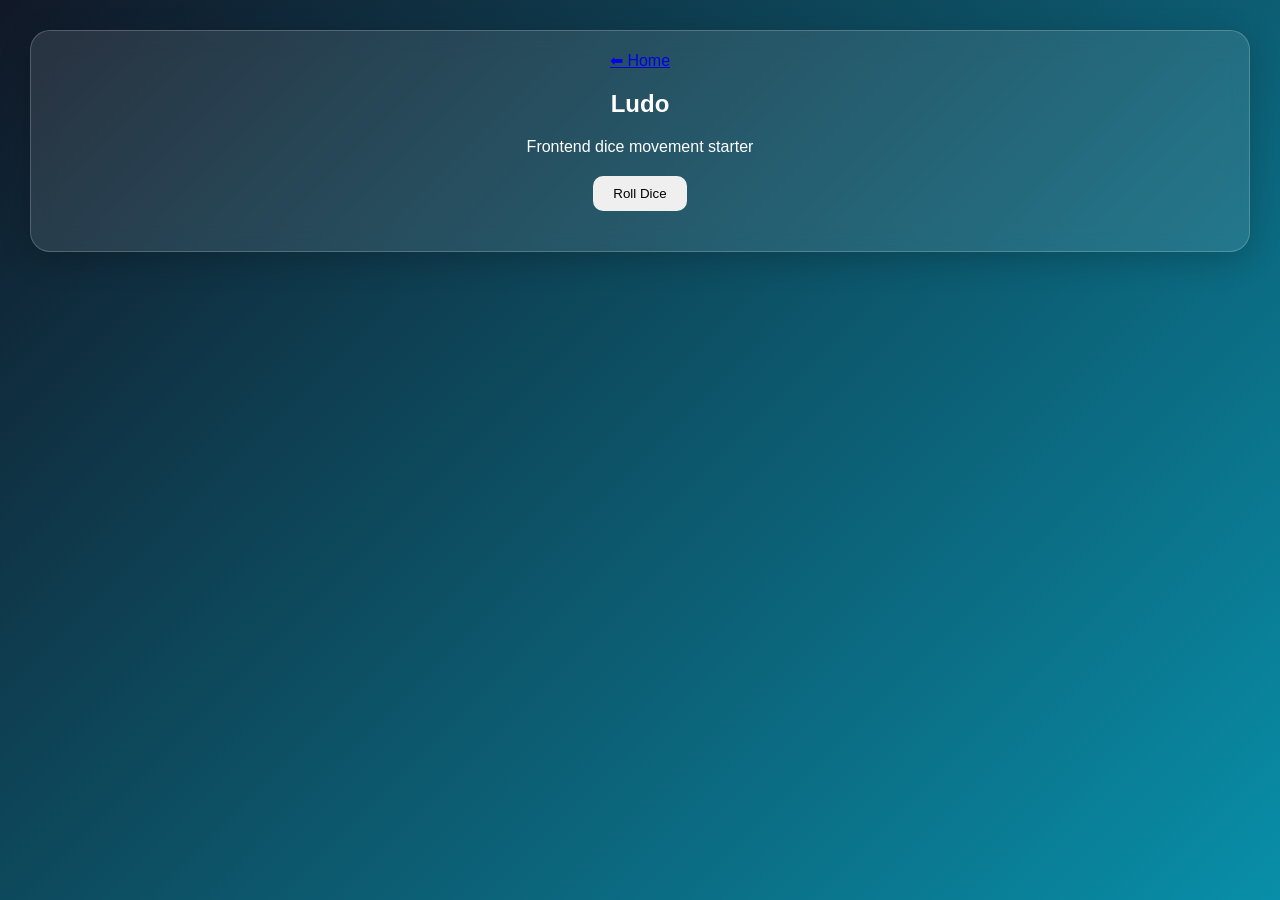
==== ludo.html @ 92b41762 "Add files via upload" ====
<!DOCTYPE html>
<html>
<head>
<meta charset='UTF-8'>
<meta name='viewport' content='width=device-width, initial-scale=1.0'>
<title>ludo.html</title>
<link rel='stylesheet' href='../style.css'>
</head>
<body>
<div class='game glass'>
<a href='../index.html'>⬅ Home</a>

<h2>Ludo</h2>
<p>Frontend dice movement starter</p>
<button onclick='roll()'>Roll Dice</button>
<h3 id='dice'></h3>
<script>
function roll(){
document.getElementById('dice').innerHTML='Dice: '+Math.ceil(Math.random()*6);
}
</script>

</div>
</body>
</html>
---- style.css ----
*{margin:0;padding:0;box-sizing:border-box;font-family:Arial;}
body{
min-height:100vh;
background:linear-gradient(-45deg,#0f172a,#7c3aed,#06b6d4,#111827);
background-size:400% 400%;
animation:bg 12s ease infinite;
color:white;
padding:30px;
}
@keyframes bg{
0%{background-position:0% 50%;}
50%{background-position:100% 50%;}
100%{background-position:0% 50%;}
}
.glass{
background:rgba(255,255,255,.1);
border:1px solid rgba(255,255,255,.2);
backdrop-filter:blur(12px);
border-radius:20px;
box-shadow:0 8px 32px rgba(0,0,0,.2);
}
.hero{
padding:40px;
text-align:center;
margin-bottom:40px;
}
.grid{
display:grid;
grid-template-columns:repeat(auto-fit,minmax(200px,1fr));
gap:20px;
}
.card{
padding:40px;
text-align:center;
text-decoration:none;
font-size:1.2rem;
color:white;
transition:.3s;
}
.card:hover{
transform:translateY(-8px) scale(1.03);
}
.game{
display:flex;
flex-direction:column;
align-items:center;
justify-content:center;
gap:20px;
padding:20px;
}
button{
padding:10px 20px;
border:none;
border-radius:10px;
cursor:pointer;
}
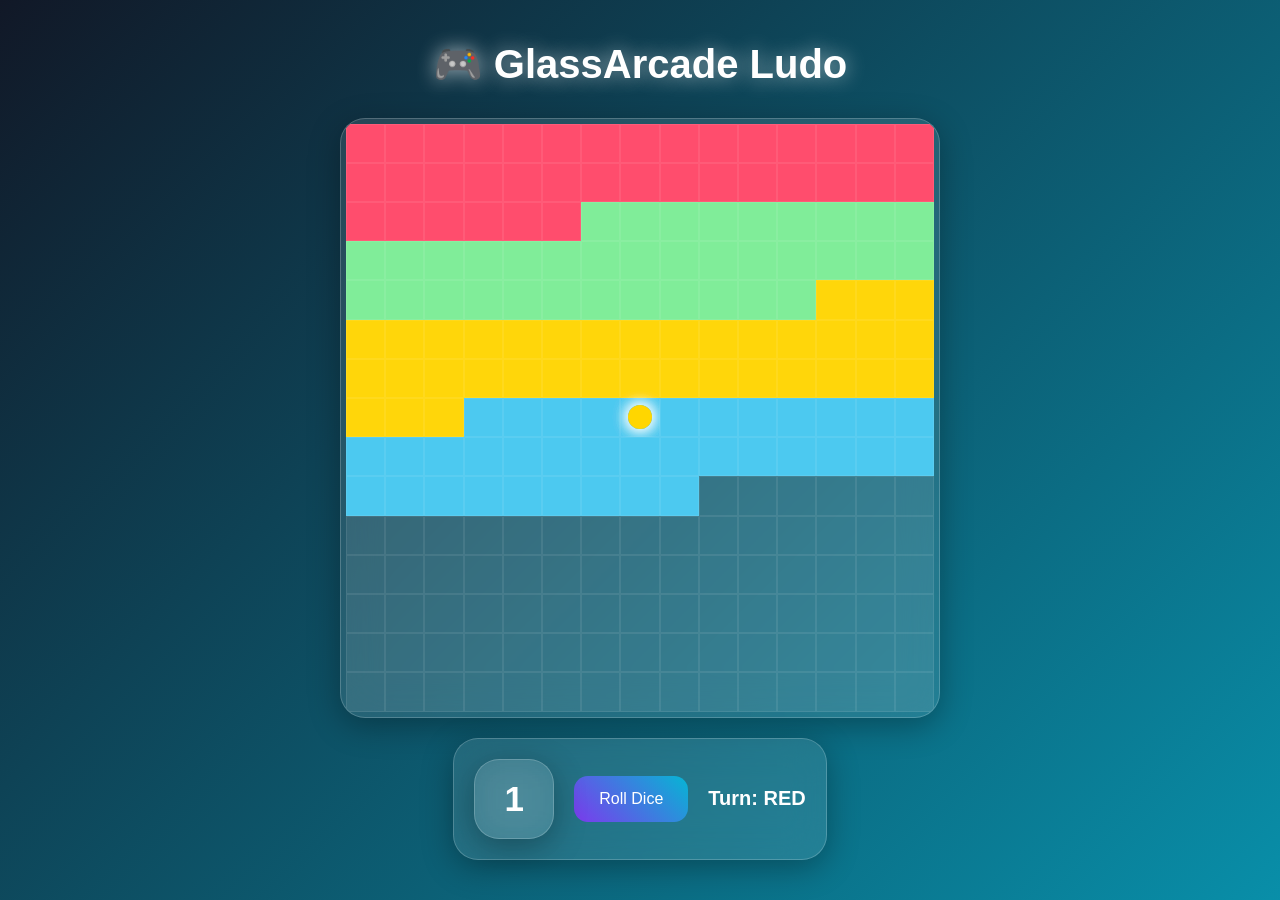
==== commit 8463b804: "Update ludo.html" ====
--- a/ludo.html
+++ b/ludo.html
@@ -1,26 +1,335 @@
+<!-- =========================
+GLASSARCADE - PREMIUM LUDO
+Single File Version
+CTRL+A → CTRL+V READY
+HTML + CSS + JAVASCRIPT
+========================= -->
 
 <!DOCTYPE html>
-<html>
+<html lang="en">
 <head>
-<meta charset='UTF-8'>
-<meta name='viewport' content='width=device-width, initial-scale=1.0'>
-<title>ludo.html</title>
-<link rel='stylesheet' href='../style.css'>
+<meta charset="UTF-8">
+<meta name="viewport" content="width=device-width, initial-scale=1.0">
+<title>GlassArcade Ludo</title>
+
+<style>
+
+*{
+margin:0;
+padding:0;
+box-sizing:border-box;
+font-family:Arial, sans-serif;
+}
+
+body{
+height:100vh;
+display:flex;
+justify-content:center;
+align-items:center;
+overflow:hidden;
+background:linear-gradient(-45deg,#0f172a,#7c3aed,#06b6d4,#111827);
+background-size:400% 400%;
+animation:bg 15s ease infinite;
+color:white;
+}
+
+@keyframes bg{
+0%{background-position:0% 50%;}
+50%{background-position:100% 50%;}
+100%{background-position:0% 50%;}
+}
+
+.container{
+display:flex;
+flex-direction:column;
+align-items:center;
+gap:20px;
+}
+
+.glass{
+background:rgba(255,255,255,0.1);
+border:1px solid rgba(255,255,255,0.2);
+backdrop-filter:blur(20px);
+box-shadow:0 8px 32px rgba(0,0,0,0.3);
+border-radius:25px;
+}
+
+.board{
+width:600px;
+height:600px;
+display:grid;
+grid-template-columns:repeat(15,1fr);
+grid-template-rows:repeat(15,1fr);
+overflow:hidden;
+padding:5px;
+}
+
+.cell{
+border:1px solid rgba(255,255,255,0.08);
+display:flex;
+align-items:center;
+justify-content:center;
+font-size:10px;
+position:relative;
+}
+
+.red-home{background:#ff4d6d;}
+.green-home{background:#80ed99;}
+.blue-home{background:#4cc9f0;}
+.yellow-home{background:#ffd60a;color:black;}
+
+.path{
+background:rgba(255,255,255,0.08);
+}
+
+.safe{
+background:#22c55e;
+}
+
+.token{
+width:24px;
+height:24px;
+border-radius:50%;
+position:absolute;
+transition:.3s;
+cursor:pointer;
+box-shadow:0 0 15px rgba(255,255,255,0.7);
+animation:float 2s ease infinite;
+}
+
+@keyframes float{
+0%{transform:translateY(0px);}
+50%{transform:translateY(-3px);}
+100%{transform:translateY(0px);}
+}
+
+.red{background:#ff1744;}
+.green{background:#00e676;}
+.blue{background:#00b0ff;}
+.yellow{background:#ffd600;}
+
+.controls{
+padding:20px;
+display:flex;
+gap:20px;
+align-items:center;
+}
+
+button{
+padding:14px 25px;
+border:none;
+border-radius:14px;
+font-size:16px;
+cursor:pointer;
+background:linear-gradient(45deg,#7c3aed,#06b6d4);
+color:white;
+transition:.3s;
+}
+
+button:hover{
+transform:scale(1.05);
+}
+
+.dice{
+width:80px;
+height:80px;
+display:flex;
+justify-content:center;
+align-items:center;
+font-size:35px;
+font-weight:bold;
+animation:none;
+}
+
+.roll{
+animation:roll .6s ease;
+}
+
+@keyframes roll{
+0%{transform:rotate(0deg) scale(1);}
+50%{transform:rotate(180deg) scale(1.3);}
+100%{transform:rotate(360deg) scale(1);}
+}
+
+.turn{
+font-size:20px;
+font-weight:bold;
+}
+
+.title{
+font-size:40px;
+margin-bottom:10px;
+text-shadow:0 0 20px rgba(255,255,255,0.6);
+}
+
+@media(max-width:700px){
+
+.board{
+width:95vw;
+height:95vw;
+}
+
+.token{
+width:16px;
+height:16px;
+}
+
+}
+
+</style>
 </head>
+
 <body>
-<div class='game glass'>
-<a href='../index.html'>⬅ Home</a>
-
-<h2>Ludo</h2>
-<p>Frontend dice movement starter</p>
-<button onclick='roll()'>Roll Dice</button>
-<h3 id='dice'></h3>
+
+<div class="container">
+
+<h1 class="title">🎮 GlassArcade Ludo</h1>
+
+<div class="board glass" id="board"></div>
+
+<div class="controls glass">
+
+<div class="dice glass" id="dice">1</div>
+
+<button onclick="rollDice()">Roll Dice</button>
+
+<div class="turn" id="turnText">
+Turn: RED
+</div>
+
+</div>
+
+</div>
+
 <script>
-function roll(){
-document.getElementById('dice').innerHTML='Dice: '+Math.ceil(Math.random()*6);
-}
+
+const board=document.getElementById("board");
+
+for(let i=0;i<225;i++){
+
+const cell=document.createElement("div");
+cell.classList.add("cell");
+
+if(i<36) cell.classList.add("red-home");
+else if(i<72) cell.classList.add("green-home");
+else if(i<108) cell.classList.add("yellow-home");
+else if(i<144) cell.classList.add("blue-home");
+else cell.classList.add("path");
+
+board.appendChild(cell);
+
+}
+
+const cells=document.querySelectorAll(".cell");
+
+const path=[
+112,111,110,109,108,
+93,78,63,48,33,18,3,
+4,5,20,35,50,65,80,
+95,96,97,98,99,100,
+115,130,145,160,175,
+190,205,206,207,192,
+177,162,147,132,117,
+118,119,120,121,122,
+137,152,167,182,197,
+212,211,210,195,180,
+165,150,135
+];
+
+const players=[
+{
+name:"RED",
+color:"red",
+position:0
+},
+{
+name:"GREEN",
+color:"green",
+position:0
+},
+{
+name:"BLUE",
+color:"blue",
+position:0
+},
+{
+name:"YELLOW",
+color:"yellow",
+position:0
+}
+];
+
+let currentPlayer=0;
+
+players.forEach((p,index)=>{
+
+const token=document.createElement("div");
+
+token.classList.add("token");
+token.classList.add(p.color);
+
+token.id="token"+index;
+
+cells[path[0]].appendChild(token);
+
+});
+
+function rollDice(){
+
+const dice=document.getElementById("dice");
+
+dice.classList.remove("roll");
+
+void dice.offsetWidth;
+
+dice.classList.add("roll");
+
+const value=Math.floor(Math.random()*6)+1;
+
+dice.innerHTML=value;
+
+movePlayer(value);
+
+}
+
+function movePlayer(steps){
+
+const player=players[currentPlayer];
+
+player.position+=steps;
+
+if(player.position>=path.length){
+
+player.position=path.length-1;
+
+setTimeout(()=>{
+alert(player.name+" Wins!");
+},200);
+
+}
+
+const token=document.getElementById("token"+currentPlayer);
+
+cells[path[player.position]].appendChild(token);
+
+nextTurn();
+
+}
+
+function nextTurn(){
+
+currentPlayer++;
+
+if(currentPlayer>=players.length){
+currentPlayer=0;
+}
+
+document.getElementById("turnText").innerHTML=
+"Turn: "+players[currentPlayer].name;
+
+}
+
 </script>
 
-</div>
 </body>
 </html>
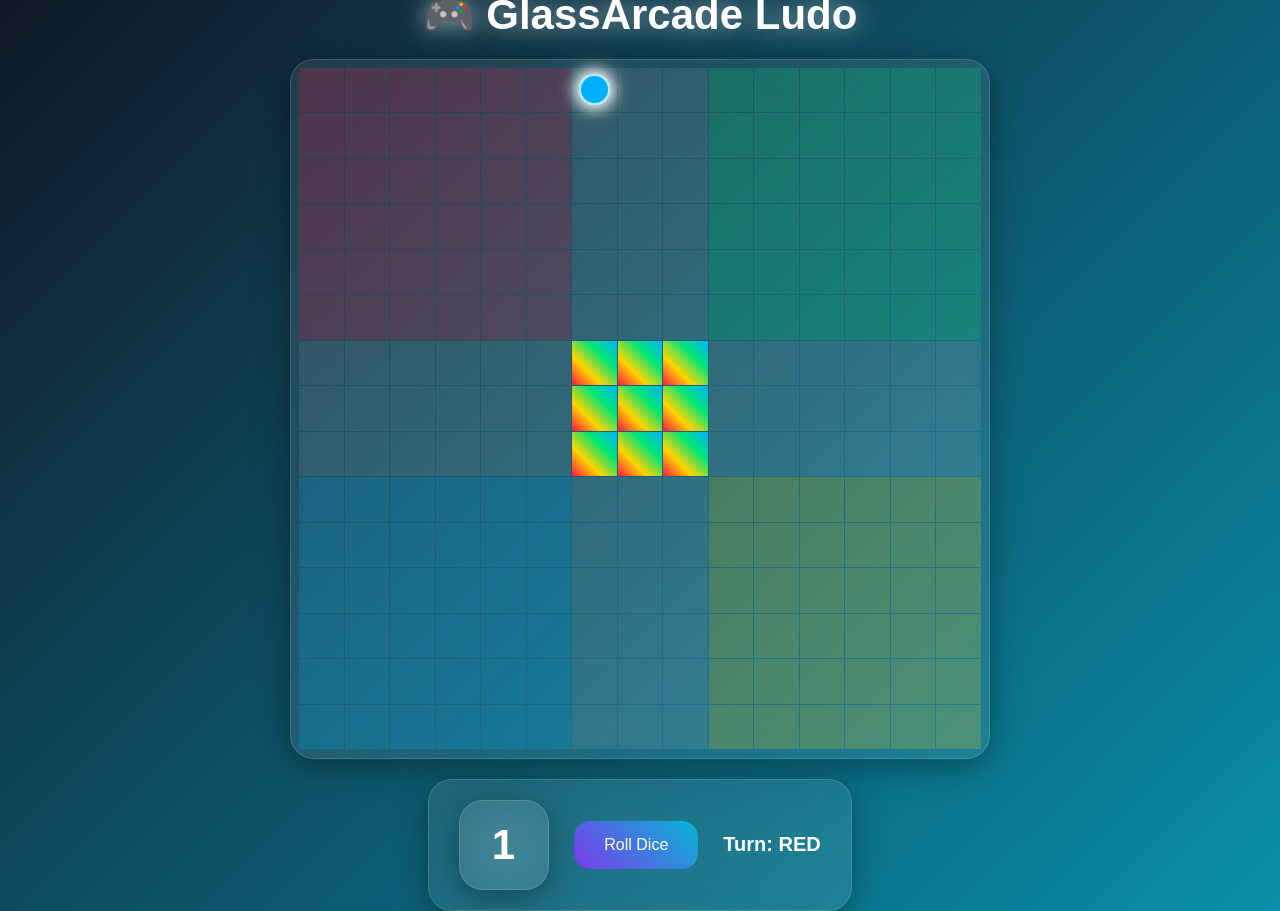
==== commit f5da13c2: "Update ludo.html" ====
--- a/ludo.html
+++ b/ludo.html
@@ -1,16 +1,9 @@
-<!-- =========================
-GLASSARCADE - PREMIUM LUDO
-Single File Version
-CTRL+A → CTRL+V READY
-HTML + CSS + JAVASCRIPT
-========================= -->
-
 <!DOCTYPE html>
 <html lang="en">
 <head>
 <meta charset="UTF-8">
 <meta name="viewport" content="width=device-width, initial-scale=1.0">
-<title>GlassArcade Ludo</title>
+<title>GlassArcade Premium Ludo</title>
 
 <style>
 
@@ -18,7 +11,7 @@
 margin:0;
 padding:0;
 box-sizing:border-box;
-font-family:Arial, sans-serif;
+font-family:Arial,sans-serif;
 }
 
 body{
@@ -46,109 +39,122 @@
 gap:20px;
 }
 
+.title{
+font-size:42px;
+font-weight:bold;
+text-shadow:0 0 25px rgba(255,255,255,.6);
+}
+
 .glass{
-background:rgba(255,255,255,0.1);
-border:1px solid rgba(255,255,255,0.2);
+background:rgba(255,255,255,.08);
+border:1px solid rgba(255,255,255,.15);
 backdrop-filter:blur(20px);
-box-shadow:0 8px 32px rgba(0,0,0,0.3);
-border-radius:25px;
+box-shadow:0 8px 32px rgba(0,0,0,.35);
+border-radius:24px;
 }
 
 .board{
-width:600px;
-height:600px;
+width:90vmin;
+height:90vmin;
+max-width:700px;
+max-height:700px;
 display:grid;
 grid-template-columns:repeat(15,1fr);
 grid-template-rows:repeat(15,1fr);
-overflow:hidden;
-padding:5px;
+padding:8px;
+gap:1px;
 }
 
 .cell{
-border:1px solid rgba(255,255,255,0.08);
+background:rgba(255,255,255,.05);
+position:relative;
 display:flex;
 align-items:center;
 justify-content:center;
-font-size:10px;
-position:relative;
-}
-
-.red-home{background:#ff4d6d;}
-.green-home{background:#80ed99;}
-.blue-home{background:#4cc9f0;}
-.yellow-home{background:#ffd60a;color:black;}
+}
+
+.red-zone{background:#ff174433;}
+.green-zone{background:#00e67633;}
+.yellow-zone{background:#ffd60033;}
+.blue-zone{background:#00b0ff33;}
 
 .path{
-background:rgba(255,255,255,0.08);
+background:rgba(255,255,255,.08);
 }
 
 .safe{
-background:#22c55e;
+background:#22c55e66;
+}
+
+.center{
+background:linear-gradient(45deg,#ff1744,#ffd600,#00e676,#00b0ff);
 }
 
 .token{
-width:24px;
-height:24px;
+width:70%;
+height:70%;
 border-radius:50%;
 position:absolute;
-transition:.3s;
 cursor:pointer;
-box-shadow:0 0 15px rgba(255,255,255,0.7);
+transition:.25s;
+border:2px solid rgba(255,255,255,.7);
+box-shadow:
+0 0 15px rgba(255,255,255,.5),
+0 0 30px rgba(255,255,255,.2);
 animation:float 2s ease infinite;
 }
 
 @keyframes float{
-0%{transform:translateY(0px);}
-50%{transform:translateY(-3px);}
-100%{transform:translateY(0px);}
+0%{transform:translateY(0);}
+50%{transform:translateY(-4px);}
+100%{transform:translateY(0);}
 }
 
 .red{background:#ff1744;}
 .green{background:#00e676;}
+.yellow{background:#ffd600;}
 .blue{background:#00b0ff;}
-.yellow{background:#ffd600;}
 
 .controls{
-padding:20px;
+padding:20px 30px;
 display:flex;
-gap:20px;
+gap:25px;
 align-items:center;
 }
 
-button{
-padding:14px 25px;
-border:none;
-border-radius:14px;
-font-size:16px;
-cursor:pointer;
-background:linear-gradient(45deg,#7c3aed,#06b6d4);
-color:white;
-transition:.3s;
-}
-
-button:hover{
-transform:scale(1.05);
-}
-
 .dice{
-width:80px;
-height:80px;
+width:90px;
+height:90px;
 display:flex;
 justify-content:center;
 align-items:center;
-font-size:35px;
+font-size:42px;
 font-weight:bold;
-animation:none;
 }
 
 .roll{
-animation:roll .6s ease;
+animation:roll .7s ease;
 }
 
 @keyframes roll{
-0%{transform:rotate(0deg) scale(1);}
-50%{transform:rotate(180deg) scale(1.3);}
+0%{transform:rotate(0) scale(1);}
+50%{transform:rotate(180deg) scale(1.25);}
 100%{transform:rotate(360deg) scale(1);}
+}
+
+button{
+padding:15px 30px;
+border:none;
+border-radius:16px;
+background:linear-gradient(45deg,#7c3aed,#06b6d4);
+color:white;
+font-size:16px;
+cursor:pointer;
+transition:.3s;
+}
+
+button:hover{
+transform:scale(1.05);
 }
 
 .turn{
@@ -156,22 +162,14 @@
 font-weight:bold;
 }
 
+@media(max-width:700px){
+
+.controls{
+flex-direction:column;
+}
+
 .title{
-font-size:40px;
-margin-bottom:10px;
-text-shadow:0 0 20px rgba(255,255,255,0.6);
-}
-
-@media(max-width:700px){
-
-.board{
-width:95vw;
-height:95vw;
-}
-
-.token{
-width:16px;
-height:16px;
+font-size:30px;
 }
 
 }
@@ -183,17 +181,23 @@
 
 <div class="container">
 
-<h1 class="title">🎮 GlassArcade Ludo</h1>
+<div class="title">
+🎮 GlassArcade Ludo
+</div>
 
 <div class="board glass" id="board"></div>
 
 <div class="controls glass">
 
-<div class="dice glass" id="dice">1</div>
-
-<button onclick="rollDice()">Roll Dice</button>
-
-<div class="turn" id="turnText">
+<div class="dice glass" id="dice">
+1
+</div>
+
+<button onclick="rollDice()">
+Roll Dice
+</button>
+
+<div class="turn" id="turn">
 Turn: RED
 </div>
 
@@ -210,12 +214,26 @@
 const cell=document.createElement("div");
 cell.classList.add("cell");
 
-if(i<36) cell.classList.add("red-home");
-else if(i<72) cell.classList.add("green-home");
-else if(i<108) cell.classList.add("yellow-home");
-else if(i<144) cell.classList.add("blue-home");
+const row=Math.floor(i/15);
+const col=i%15;
+
+if(row<6 && col<6) cell.classList.add("red-zone");
+else if(row<6 && col>8) cell.classList.add("green-zone");
+else if(row>8 && col<6) cell.classList.add("blue-zone");
+else if(row>8 && col>8) cell.classList.add("yellow-zone");
 else cell.classList.add("path");
 
+if(
+(row>=6 && row<=8) ||
+(col>=6 && col<=8)
+){
+cell.classList.add("path");
+}
+
+if(row>=6 && row<=8 && col>=6 && col<=8){
+cell.classList.add("center");
+}
+
 board.appendChild(cell);
 
 }
@@ -223,17 +241,17 @@
 const cells=document.querySelectorAll(".cell");
 
 const path=[
-112,111,110,109,108,
-93,78,63,48,33,18,3,
-4,5,20,35,50,65,80,
-95,96,97,98,99,100,
-115,130,145,160,175,
-190,205,206,207,192,
-177,162,147,132,117,
-118,119,120,121,122,
-137,152,167,182,197,
-212,211,210,195,180,
-165,150,135
+6,7,8,23,38,53,68,83,
+84,85,86,87,88,73,58,
+43,28,13,14,15,30,45,
+60,75,90,105,106,107,
+108,109,110,125,140,155,
+170,185,200,201,202,187,
+172,157,142,127,126,141,
+156,171,186,203,204,205,
+190,175,160,145,130,115,
+114,113,112,111,96,81,
+66,51,36,21
 ];
 
 const players=[
@@ -248,14 +266,14 @@
 position:0
 },
 {
+name:"YELLOW",
+color:"yellow",
+position:0
+},
+{
 name:"BLUE",
 color:"blue",
 position:0
-},
-{
-name:"YELLOW",
-color:"yellow",
-position:0
 }
 ];
 
@@ -274,6 +292,25 @@
 
 });
 
+function playSound(freq){
+
+const ctx=new(window.AudioContext||window.webkitAudioContext)();
+
+const osc=ctx.createOscillator();
+
+osc.type="sine";
+osc.frequency.value=freq;
+
+osc.connect(ctx.destination);
+
+osc.start();
+
+setTimeout(()=>{
+osc.stop();
+},100);
+
+}
+
 function rollDice(){
 
 const dice=document.getElementById("dice");
@@ -284,6 +321,8 @@
 
 dice.classList.add("roll");
 
+playSound(500);
+
 const value=Math.floor(Math.random()*6)+1;
 
 dice.innerHTML=value;
@@ -296,23 +335,53 @@
 
 const player=players[currentPlayer];
 
-player.position+=steps;
-
-if(player.position>=path.length){
-
-player.position=path.length-1;
+let target=player.position+steps;
+
+if(target>=path.length){
+
+target=path.length-1;
 
 setTimeout(()=>{
-alert(player.name+" Wins!");
+playSound(900);
+alert(player.name+" WINS!");
 },200);
 
 }
 
-const token=document.getElementById("token"+currentPlayer);
-
-cells[path[player.position]].appendChild(token);
-
+animateMove(player,player.position,target);
+
+player.position=target;
+
+setTimeout(()=>{
 nextTurn();
+},steps*250);
+
+}
+
+function animateMove(player,start,end){
+
+const token=document.getElementById(
+"token"+players.indexOf(player)
+);
+
+let current=start;
+
+const interval=setInterval(()=>{
+
+if(current>end){
+
+clearInterval(interval);
+return;
+
+}
+
+cells[path[current]].appendChild(token);
+
+playSound(300+current*5);
+
+current++;
+
+},220);
 
 }
 
@@ -324,7 +393,7 @@
 currentPlayer=0;
 }
 
-document.getElementById("turnText").innerHTML=
+document.getElementById("turn").innerHTML=
 "Turn: "+players[currentPlayer].name;
 
 }
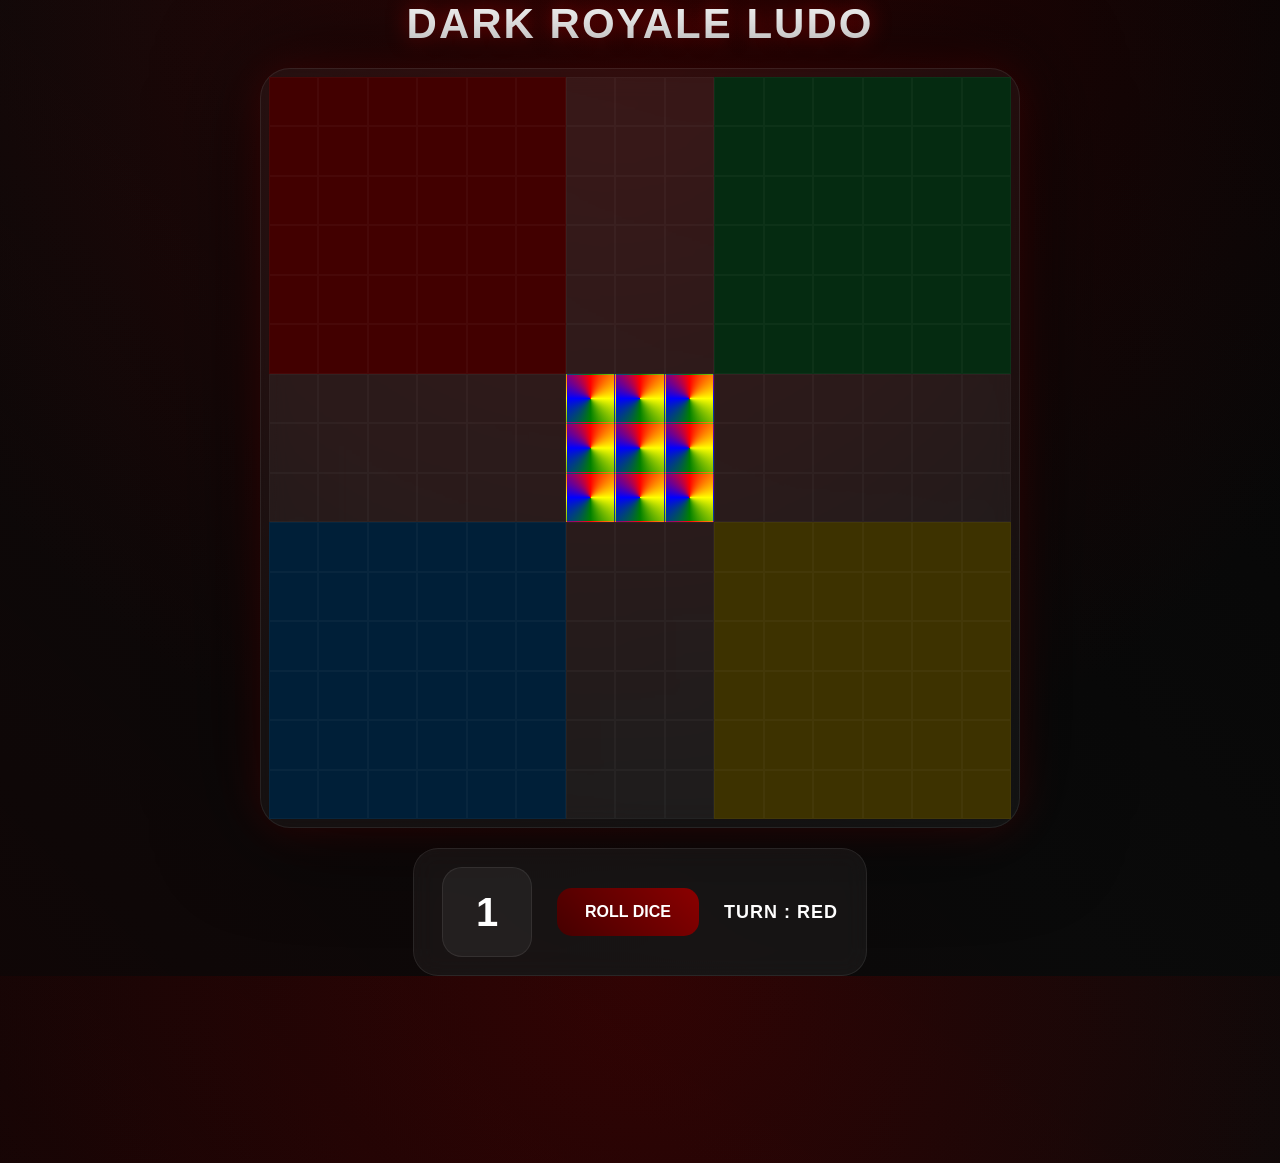
==== commit 79d0fd44: "Update ludo.html" ====
--- a/ludo.html
+++ b/ludo.html
@@ -3,7 +3,7 @@
 <head>
 <meta charset="UTF-8">
 <meta name="viewport" content="width=device-width, initial-scale=1.0">
-<title>GlassArcade Premium Ludo</title>
+<title>Dark Royale Ludo</title>
 
 <style>
 
@@ -15,24 +15,39 @@
 }
 
 body{
-height:100vh;
+background:
+radial-gradient(circle at top,#2b0000,#050505 70%);
+min-height:100vh;
 display:flex;
 justify-content:center;
 align-items:center;
 overflow:hidden;
-background:linear-gradient(-45deg,#0f172a,#7c3aed,#06b6d4,#111827);
-background-size:400% 400%;
-animation:bg 15s ease infinite;
 color:white;
 }
 
-@keyframes bg{
-0%{background-position:0% 50%;}
-50%{background-position:100% 50%;}
-100%{background-position:0% 50%;}
+body::before{
+content:"";
+position:absolute;
+width:150%;
+height:150%;
+background:
+linear-gradient(
+45deg,
+rgba(255,0,0,.05),
+rgba(255,255,255,.02),
+rgba(0,0,0,.2)
+);
+animation:bgMove 12s linear infinite;
+}
+
+@keyframes bgMove{
+0%{transform:rotate(0deg);}
+100%{transform:rotate(360deg);}
 }
 
 .container{
+position:relative;
+z-index:2;
 display:flex;
 flex-direction:column;
 align-items:center;
@@ -42,72 +57,101 @@
 .title{
 font-size:42px;
 font-weight:bold;
-text-shadow:0 0 25px rgba(255,255,255,.6);
-}
-
-.glass{
-background:rgba(255,255,255,.08);
-border:1px solid rgba(255,255,255,.15);
-backdrop-filter:blur(20px);
-box-shadow:0 8px 32px rgba(0,0,0,.35);
-border-radius:24px;
+letter-spacing:2px;
+text-shadow:0 0 20px rgba(255,0,0,.5);
 }
 
 .board{
 width:90vmin;
 height:90vmin;
-max-width:700px;
-max-height:700px;
+max-width:760px;
+max-height:760px;
 display:grid;
 grid-template-columns:repeat(15,1fr);
 grid-template-rows:repeat(15,1fr);
+background:rgba(255,255,255,.04);
+backdrop-filter:blur(15px);
 padding:8px;
-gap:1px;
+border-radius:30px;
+border:1px solid rgba(255,255,255,.08);
+box-shadow:
+0 0 40px rgba(255,0,0,.15),
+0 0 100px rgba(0,0,0,.8);
 }
 
 .cell{
-background:rgba(255,255,255,.05);
+border:1px solid rgba(255,255,255,.03);
+display:flex;
+justify-content:center;
+align-items:center;
 position:relative;
-display:flex;
-align-items:center;
-justify-content:center;
-}
-
-.red-zone{background:#ff174433;}
-.green-zone{background:#00e67633;}
-.yellow-zone{background:#ffd60033;}
-.blue-zone{background:#00b0ff33;}
+}
+
+.red-base{
+background:#420000;
+}
+
+.green-base{
+background:#052b11;
+}
+
+.yellow-base{
+background:#3d3200;
+}
+
+.blue-base{
+background:#001f38;
+}
 
 .path{
-background:rgba(255,255,255,.08);
-}
-
-.safe{
-background:#22c55e66;
+background:rgba(255,255,255,.04);
+}
+
+.home-red{
+background:#ff2b2b;
+}
+
+.home-green{
+background:#00c853;
+}
+
+.home-yellow{
+background:#ffd600;
+}
+
+.home-blue{
+background:#0091ea;
 }
 
 .center{
-background:linear-gradient(45deg,#ff1744,#ffd600,#00e676,#00b0ff);
+background:
+conic-gradient(
+red,
+yellow,
+green,
+blue,
+red
+);
 }
 
 .token{
-width:70%;
-height:70%;
+width:68%;
+height:68%;
 border-radius:50%;
 position:absolute;
 cursor:pointer;
-transition:.25s;
-border:2px solid rgba(255,255,255,.7);
+transition:.2s;
+border:2px solid rgba(255,255,255,.8);
 box-shadow:
-0 0 15px rgba(255,255,255,.5),
-0 0 30px rgba(255,255,255,.2);
+0 0 10px rgba(255,255,255,.2),
+inset 0 0 8px rgba(255,255,255,.2);
 animation:float 2s ease infinite;
 }
 
 @keyframes float{
-0%{transform:translateY(0);}
-50%{transform:translateY(-4px);}
-100%{transform:translateY(0);}
+0%{transform:translateY(0px);}
+50%{transform:translateY(-3px);}
+100%{transform:translateY(0px);}
 }
 
 .red{background:#ff1744;}
@@ -116,10 +160,30 @@
 .blue{background:#00b0ff;}
 
 .controls{
-padding:20px 30px;
 display:flex;
+align-items:center;
 gap:25px;
-align-items:center;
+padding:18px 28px;
+border-radius:25px;
+background:rgba(255,255,255,.05);
+backdrop-filter:blur(12px);
+border:1px solid rgba(255,255,255,.08);
+}
+
+button{
+padding:15px 28px;
+border:none;
+border-radius:15px;
+background:linear-gradient(45deg,#450000,#8b0000);
+color:white;
+font-size:16px;
+cursor:pointer;
+transition:.3s;
+font-weight:bold;
+}
+
+button:hover{
+transform:scale(1.06);
 }
 
 .dice{
@@ -128,8 +192,11 @@
 display:flex;
 justify-content:center;
 align-items:center;
-font-size:42px;
+font-size:40px;
 font-weight:bold;
+background:rgba(255,255,255,.05);
+border-radius:20px;
+border:1px solid rgba(255,255,255,.08);
 }
 
 .roll{
@@ -137,29 +204,19 @@
 }
 
 @keyframes roll{
-0%{transform:rotate(0) scale(1);}
-50%{transform:rotate(180deg) scale(1.25);}
-100%{transform:rotate(360deg) scale(1);}
-}
-
-button{
-padding:15px 30px;
-border:none;
-border-radius:16px;
-background:linear-gradient(45deg,#7c3aed,#06b6d4);
-color:white;
-font-size:16px;
-cursor:pointer;
-transition:.3s;
-}
-
-button:hover{
-transform:scale(1.05);
+0%{transform:rotate(0deg);}
+50%{transform:rotate(180deg) scale(1.2);}
+100%{transform:rotate(360deg);}
 }
 
 .turn{
-font-size:20px;
+font-size:18px;
 font-weight:bold;
+letter-spacing:1px;
+}
+
+.safe{
+box-shadow:inset 0 0 20px rgba(255,255,255,.15);
 }
 
 @media(max-width:700px){
@@ -169,7 +226,7 @@
 }
 
 .title{
-font-size:30px;
+font-size:28px;
 }
 
 }
@@ -182,23 +239,23 @@
 <div class="container">
 
 <div class="title">
-🎮 GlassArcade Ludo
+DARK ROYALE LUDO
 </div>
 
-<div class="board glass" id="board"></div>
-
-<div class="controls glass">
-
-<div class="dice glass" id="dice">
+<div class="board" id="board"></div>
+
+<div class="controls">
+
+<div class="dice" id="dice">
 1
 </div>
 
 <button onclick="rollDice()">
-Roll Dice
+ROLL DICE
 </button>
 
 <div class="turn" id="turn">
-Turn: RED
+TURN : RED
 </div>
 
 </div>
@@ -209,32 +266,44 @@
 
 const board=document.getElementById("board");
 
-for(let i=0;i<225;i++){
+for(let row=0;row<15;row++){
+
+for(let col=0;col<15;col++){
 
 const cell=document.createElement("div");
+
 cell.classList.add("cell");
 
-const row=Math.floor(i/15);
-const col=i%15;
-
-if(row<6 && col<6) cell.classList.add("red-zone");
-else if(row<6 && col>8) cell.classList.add("green-zone");
-else if(row>8 && col<6) cell.classList.add("blue-zone");
-else if(row>8 && col>8) cell.classList.add("yellow-zone");
-else cell.classList.add("path");
+if(row<6 && col<6){
+cell.classList.add("red-base");
+}
+
+else if(row<6 && col>8){
+cell.classList.add("green-base");
+}
+
+else if(row>8 && col<6){
+cell.classList.add("blue-base");
+}
+
+else if(row>8 && col>8){
+cell.classList.add("yellow-base");
+}
+
+else{
+cell.classList.add("path");
+}
 
 if(
-(row>=6 && row<=8) ||
+(row>=6 && row<=8) &&
 (col>=6 && col<=8)
 ){
-cell.classList.add("path");
-}
-
-if(row>=6 && row<=8 && col>=6 && col<=8){
 cell.classList.add("center");
 }
 
 board.appendChild(cell);
+
+}
 
 }
 
@@ -245,60 +314,84 @@
 84,85,86,87,88,73,58,
 43,28,13,14,15,30,45,
 60,75,90,105,106,107,
-108,109,110,125,140,155,
-170,185,200,201,202,187,
-172,157,142,127,126,141,
-156,171,186,203,204,205,
-190,175,160,145,130,115,
-114,113,112,111,96,81,
-66,51,36,21
+108,109,110,125,140,
+155,170,185,200,201,
+202,187,172,157,142,
+127,126,141,156,171,
+186,203,204,205,190,
+175,160,145,130,115,
+114,113,112,111,96,
+81,66,51,36,21
 ];
 
 const players=[
 {
 name:"RED",
 color:"red",
-position:0
+tokens:[0,0,0,0]
 },
 {
 name:"GREEN",
 color:"green",
-position:0
+tokens:[0,0,0,0]
 },
 {
 name:"YELLOW",
 color:"yellow",
-position:0
+tokens:[0,0,0,0]
 },
 {
 name:"BLUE",
 color:"blue",
-position:0
+tokens:[0,0,0,0]
 }
 ];
 
 let currentPlayer=0;
-
-players.forEach((p,index)=>{
+let currentDice=1;
+let selectedToken=0;
+
+function createTokens(){
+
+players.forEach((player,pIndex)=>{
+
+player.tokens.forEach((t,tIndex)=>{
 
 const token=document.createElement("div");
 
 token.classList.add("token");
-token.classList.add(p.color);
-
-token.id="token"+index;
-
-cells[path[0]].appendChild(token);
+token.classList.add(player.color);
+
+token.id=`p${pIndex}t${tIndex}`;
+
+token.onclick=()=>moveToken(pIndex,tIndex);
+
+placeToken(pIndex,tIndex,0);
 
 });
 
-function playSound(freq){
+});
+
+}
+
+function placeToken(playerIndex,tokenIndex,pos){
+
+const token=document.getElementById(
+`p${playerIndex}t${tokenIndex}`
+);
+
+cells[path[pos]].appendChild(token);
+
+}
+
+createTokens();
+
+function play(freq){
 
 const ctx=new(window.AudioContext||window.webkitAudioContext)();
 
 const osc=ctx.createOscillator();
 
-osc.type="sine";
 osc.frequency.value=freq;
 
 osc.connect(ctx.destination);
@@ -307,7 +400,7 @@
 
 setTimeout(()=>{
 osc.stop();
-},100);
+},80);
 
 }
 
@@ -321,67 +414,76 @@
 
 dice.classList.add("roll");
 
-playSound(500);
-
-const value=Math.floor(Math.random()*6)+1;
-
-dice.innerHTML=value;
-
-movePlayer(value);
-
-}
-
-function movePlayer(steps){
-
-const player=players[currentPlayer];
-
-let target=player.position+steps;
-
-if(target>=path.length){
-
-target=path.length-1;
+currentDice=Math.floor(Math.random()*6)+1;
+
+dice.innerHTML=currentDice;
+
+play(400);
+
+}
+
+function moveToken(playerIndex,tokenIndex){
+
+if(playerIndex!==currentPlayer) return;
+
+let player=players[playerIndex];
+
+let currentPos=player.tokens[tokenIndex];
+
+let newPos=currentPos+currentDice;
+
+if(newPos>=path.length){
+
+newPos=path.length-1;
+
+}
+
+animateToken(
+playerIndex,
+tokenIndex,
+currentPos,
+newPos
+);
+
+player.tokens[tokenIndex]=newPos;
 
 setTimeout(()=>{
-playSound(900);
-alert(player.name+" WINS!");
+
+checkWin(playerIndex);
+
+if(currentDice!==6){
+nextTurn();
+}
+
+},currentDice*220);
+
+}
+
+function animateToken(playerIndex,tokenIndex,start,end){
+
+const token=document.getElementById(
+`p${playerIndex}t${tokenIndex}`
+);
+
+let step=start;
+
+const interval=setInterval(()=>{
+
+if(step>end){
+
+clearInterval(interval);
+
+return;
+
+}
+
+cells[path[step]].appendChild(token);
+
+play(250+step*2);
+
+step++;
+
 },200);
-
-}
-
-animateMove(player,player.position,target);
-
-player.position=target;
-
-setTimeout(()=>{
-nextTurn();
-},steps*250);
-
-}
-
-function animateMove(player,start,end){
-
-const token=document.getElementById(
-"token"+players.indexOf(player)
-);
-
-let current=start;
-
-const interval=setInterval(()=>{
-
-if(current>end){
-
-clearInterval(interval);
-return;
-
-}
-
-cells[path[current]].appendChild(token);
-
-playSound(300+current*5);
-
-current++;
-
-},220);
 
 }
 
@@ -394,7 +496,24 @@
 }
 
 document.getElementById("turn").innerHTML=
-"Turn: "+players[currentPlayer].name;
+"TURN : "+players[currentPlayer].name;
+
+}
+
+function checkWin(playerIndex){
+
+const won=players[playerIndex]
+.tokens.every(t=>t>=path.length-1);
+
+if(won){
+
+setTimeout(()=>{
+
+alert(players[playerIndex].name+" WINS!");
+
+},200);
+
+}
 
 }
 
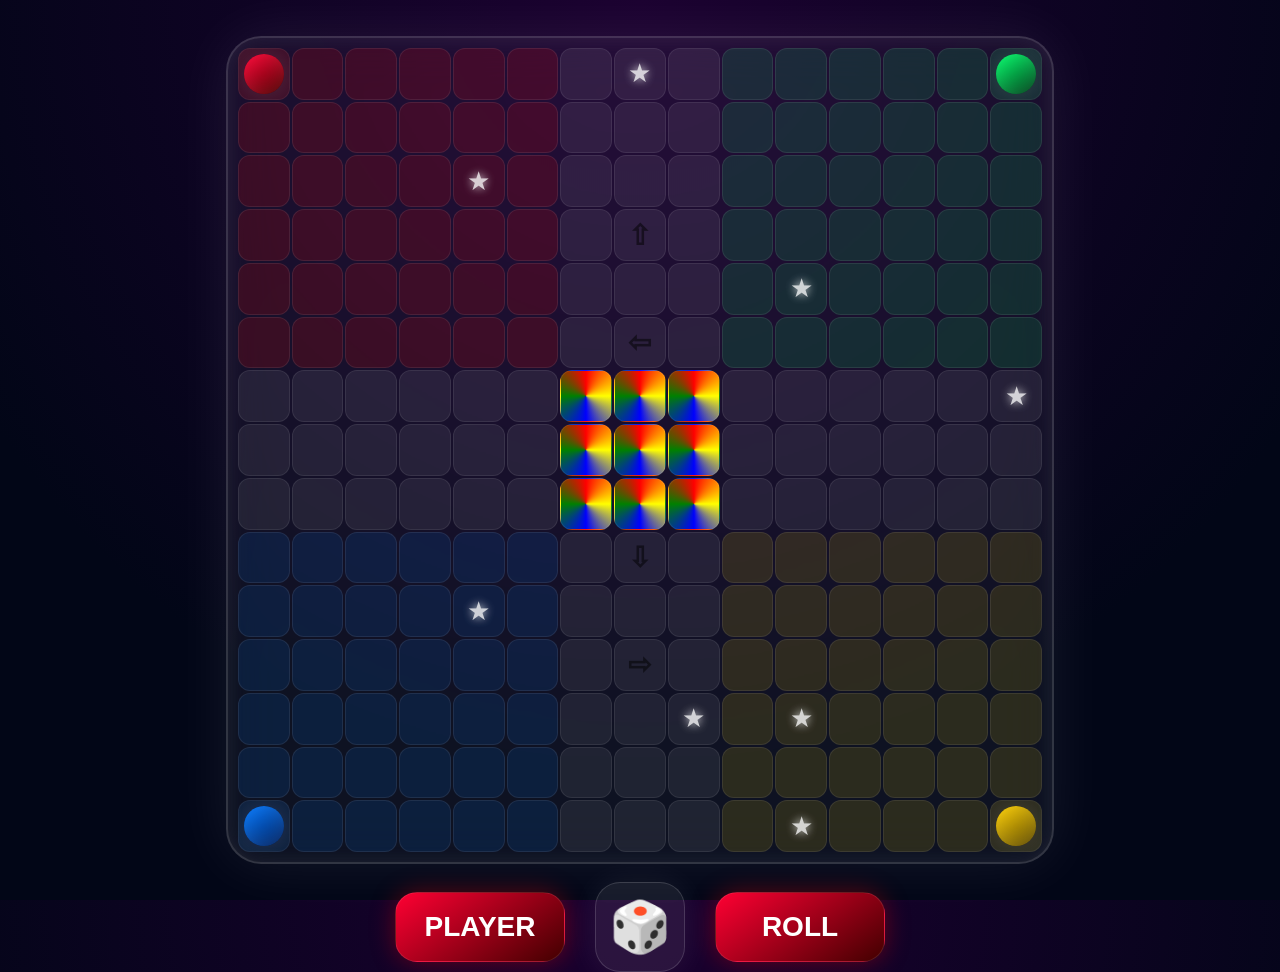
==== commit 30251811: "Update ludo.html" ====
--- a/ludo.html
+++ b/ludo.html
@@ -3,7 +3,7 @@
 <head>
 <meta charset="UTF-8">
 <meta name="viewport" content="width=device-width, initial-scale=1.0">
-<title>Dark Royale Ludo</title>
+<title>Glass Ludo UI</title>
 
 <style>
 
@@ -15,112 +15,119 @@
 }
 
 body{
-background:
-radial-gradient(circle at top,#2b0000,#050505 70%);
-min-height:100vh;
+height:100vh;
 display:flex;
 justify-content:center;
 align-items:center;
+background:
+radial-gradient(circle at top,#1b0030,#020617 70%);
 overflow:hidden;
-color:white;
-}
-
-body::before{
-content:"";
-position:absolute;
-width:150%;
-height:150%;
-background:
-linear-gradient(
-45deg,
-rgba(255,0,0,.05),
-rgba(255,255,255,.02),
-rgba(0,0,0,.2)
-);
-animation:bgMove 12s linear infinite;
-}
-
-@keyframes bgMove{
-0%{transform:rotate(0deg);}
-100%{transform:rotate(360deg);}
-}
-
-.container{
-position:relative;
-z-index:2;
-display:flex;
-flex-direction:column;
-align-items:center;
-gap:20px;
-}
-
-.title{
-font-size:42px;
-font-weight:bold;
-letter-spacing:2px;
-text-shadow:0 0 20px rgba(255,0,0,.5);
 }
 
 .board{
-width:90vmin;
-height:90vmin;
-max-width:760px;
-max-height:760px;
+
+width:92vmin;
+height:92vmin;
+
 display:grid;
 grid-template-columns:repeat(15,1fr);
 grid-template-rows:repeat(15,1fr);
-background:rgba(255,255,255,.04);
-backdrop-filter:blur(15px);
-padding:8px;
-border-radius:30px;
-border:1px solid rgba(255,255,255,.08);
+
+padding:10px;
+gap:2px;
+
+border-radius:35px;
+
+background:
+rgba(255,255,255,.05);
+
+backdrop-filter:blur(25px);
+
+border:
+2px solid rgba(255,255,255,.15);
+
 box-shadow:
-0 0 40px rgba(255,0,0,.15),
-0 0 100px rgba(0,0,0,.8);
+0 0 60px rgba(255,255,255,.08),
+inset 0 0 20px rgba(255,255,255,.08);
+
+position:relative;
+
 }
 
 .cell{
-border:1px solid rgba(255,255,255,.03);
+
+border-radius:12px;
+
+background:
+rgba(255,255,255,.07);
+
+border:
+1px solid rgba(255,255,255,.08);
+
 display:flex;
 justify-content:center;
 align-items:center;
+
 position:relative;
-}
-
-.red-base{
-background:#420000;
-}
-
-.green-base{
-background:#052b11;
-}
-
-.yellow-base{
-background:#3d3200;
-}
-
-.blue-base{
-background:#001f38;
-}
-
-.path{
-background:rgba(255,255,255,.04);
-}
-
-.home-red{
-background:#ff2b2b;
-}
-
-.home-green{
-background:#00c853;
-}
-
-.home-yellow{
-background:#ffd600;
-}
-
-.home-blue{
-background:#0091ea;
+
+overflow:hidden;
+
+}
+
+.red-zone{
+background:
+rgba(255,0,0,.15);
+}
+
+.green-zone{
+background:
+rgba(0,255,100,.12);
+}
+
+.blue-zone{
+background:
+rgba(0,120,255,.12);
+}
+
+.yellow-zone{
+background:
+rgba(255,220,0,.12);
+}
+
+.red-path{
+background:
+linear-gradient(
+180deg,
+rgba(255,0,0,.55),
+rgba(255,0,0,.18)
+);
+}
+
+.green-path{
+background:
+linear-gradient(
+180deg,
+rgba(0,255,100,.45),
+rgba(0,255,100,.15)
+);
+}
+
+.blue-path{
+background:
+linear-gradient(
+180deg,
+rgba(0,120,255,.45),
+rgba(0,120,255,.15)
+);
+}
+
+.yellow-path{
+background:
+linear-gradient(
+180deg,
+rgba(255,220,0,.45),
+rgba(255,220,0,.15)
+);
 }
 
 .center{
@@ -128,106 +135,206 @@
 conic-gradient(
 red,
 yellow,
+blue,
 green,
-blue,
 red
 );
 }
 
+.home{
+
+width:78%;
+height:78%;
+
+border-radius:28px;
+
+display:grid;
+grid-template-columns:1fr 1fr;
+grid-template-rows:1fr 1fr;
+
+gap:20px;
+
+padding:20px;
+
+box-shadow:
+inset 0 0 25px rgba(255,255,255,.08),
+0 0 30px rgba(255,255,255,.15);
+
+}
+
+.red-home{
+background:
+linear-gradient(
+145deg,
+#ff0033,
+#4b0000
+);
+}
+
+.green-home{
+background:
+linear-gradient(
+145deg,
+#00ff6a,
+#003d19
+);
+}
+
+.blue-home{
+background:
+linear-gradient(
+145deg,
+#0077ff,
+#001f5c
+);
+}
+
+.yellow-home{
+background:
+linear-gradient(
+145deg,
+#ffd000,
+#5c4800
+);
+}
+
 .token{
-width:68%;
-height:68%;
+
+width:100%;
+height:100%;
+
 border-radius:50%;
+
+position:relative;
+
+box-shadow:
+inset 0 0 12px rgba(255,255,255,.5),
+0 0 25px rgba(255,255,255,.35);
+
+}
+
+.token::before{
+
+content:"";
+
 position:absolute;
-cursor:pointer;
-transition:.2s;
-border:2px solid rgba(255,255,255,.8);
-box-shadow:
-0 0 10px rgba(255,255,255,.2),
-inset 0 0 8px rgba(255,255,255,.2);
-animation:float 2s ease infinite;
-}
-
-@keyframes float{
-0%{transform:translateY(0px);}
-50%{transform:translateY(-3px);}
-100%{transform:translateY(0px);}
-}
-
-.red{background:#ff1744;}
-.green{background:#00e676;}
-.yellow{background:#ffd600;}
-.blue{background:#00b0ff;}
+
+top:10%;
+left:15%;
+
+width:40%;
+height:40%;
+
+border-radius:50%;
+
+background:
+rgba(255,255,255,.8);
+
+filter:blur(2px);
+
+}
+
+.red{
+background:
+radial-gradient(circle at top,#ffb3b3,#ff0033 60%);
+}
+
+.green{
+background:
+radial-gradient(circle at top,#b6ffcb,#00d95f 60%);
+}
+
+.blue{
+background:
+radial-gradient(circle at top,#b6dbff,#0077ff 60%);
+}
+
+.yellow{
+background:
+radial-gradient(circle at top,#fff5b6,#ffd000 60%);
+}
+
+.star{
+font-size:26px;
+color:white;
+opacity:.8;
+text-shadow:0 0 10px white;
+}
+
+.arrow{
+font-size:28px;
+font-weight:bold;
+opacity:.5;
+}
 
 .controls{
+
+position:absolute;
+bottom:-110px;
+
+left:50%;
+transform:translateX(-50%);
+
 display:flex;
 align-items:center;
-gap:25px;
-padding:18px 28px;
-border-radius:25px;
-background:rgba(255,255,255,.05);
-backdrop-filter:blur(12px);
-border:1px solid rgba(255,255,255,.08);
-}
-
-button{
-padding:15px 28px;
-border:none;
-border-radius:15px;
-background:linear-gradient(45deg,#450000,#8b0000);
-color:white;
-font-size:16px;
-cursor:pointer;
-transition:.3s;
-font-weight:bold;
-}
-
-button:hover{
-transform:scale(1.06);
-}
-
-.dice{
-width:90px;
-height:90px;
+gap:30px;
+
+}
+
+.btn{
+
+width:170px;
+height:70px;
+
+border-radius:22px;
+
 display:flex;
 justify-content:center;
 align-items:center;
-font-size:40px;
+
+font-size:28px;
 font-weight:bold;
-background:rgba(255,255,255,.05);
-border-radius:20px;
-border:1px solid rgba(255,255,255,.08);
-}
-
-.roll{
-animation:roll .7s ease;
-}
-
-@keyframes roll{
-0%{transform:rotate(0deg);}
-50%{transform:rotate(180deg) scale(1.2);}
-100%{transform:rotate(360deg);}
-}
-
-.turn{
-font-size:18px;
-font-weight:bold;
-letter-spacing:1px;
-}
-
-.safe{
-box-shadow:inset 0 0 20px rgba(255,255,255,.15);
-}
-
-@media(max-width:700px){
-
-.controls{
-flex-direction:column;
-}
-
-.title{
-font-size:28px;
-}
+
+background:
+linear-gradient(
+145deg,
+#ff0033,
+#420000
+);
+
+color:white;
+
+box-shadow:
+0 0 25px rgba(255,0,0,.35);
+
+border:
+1px solid rgba(255,255,255,.1);
+
+}
+
+.dice{
+
+width:90px;
+height:90px;
+
+border-radius:25px;
+
+background:
+rgba(255,255,255,.08);
+
+display:flex;
+justify-content:center;
+align-items:center;
+
+font-size:50px;
+
+backdrop-filter:blur(10px);
+
+border:
+1px solid rgba(255,255,255,.15);
+
+box-shadow:
+0 0 30px rgba(255,255,255,.08);
 
 }
 
@@ -236,286 +343,134 @@
 
 <body>
 
-<div class="container">
-
-<div class="title">
-DARK ROYALE LUDO
+<div class="board" id="board"></div>
+
+<script>
+
+const board=document.getElementById("board");
+
+for(let row=0;row<15;row++){
+
+for(let col=0;col<15;col++){
+
+const cell=document.createElement("div");
+
+cell.classList.add("cell");
+
+if(row<6 && col<6)
+cell.classList.add("red-zone");
+
+else if(row<6 && col>8)
+cell.classList.add("green-zone");
+
+else if(row>8 && col<6)
+cell.classList.add("blue-zone");
+
+else if(row>8 && col>8)
+cell.classList.add("yellow-zone");
+
+if(row>=6 && row<=8)
+cell.classList.add("path");
+
+if(col>=6 && col<=8)
+cell.classList.add("path");
+
+if(row>=6 && row<=8 && col>=6 && col<=8)
+cell.classList.add("center");
+
+board.appendChild(cell);
+
+}
+
+}
+
+const cells=document.querySelectorAll(".cell");
+
+function createHome(start,colorClass,homeClass){
+
+const home=document.createElement("div");
+
+home.classList.add("home");
+home.classList.add(homeClass);
+
+for(let i=0;i<4;i++){
+
+const token=document.createElement("div");
+
+token.classList.add("token");
+token.classList.add(colorClass);
+
+home.appendChild(token);
+
+}
+
+cells[start].appendChild(home);
+
+}
+
+createHome(0,"red","red-home");
+createHome(14,"green","green-home");
+createHome(210,"blue","blue-home");
+createHome(224,"yellow","yellow-home");
+
+const centerIndex=112;
+
+cells[centerIndex].classList.add("center");
+
+const stars=[7,34,70,104,154,188,220,190];
+
+stars.forEach(i=>{
+
+const s=document.createElement("div");
+
+s.classList.add("star");
+
+s.innerHTML="★";
+
+cells[i].appendChild(s);
+
+});
+
+const arrows=[
+{index:52,text:"⇧"},
+{index:82,text:"⇦"},
+{index:142,text:"⇩"},
+{index:172,text:"⇨"}
+];
+
+arrows.forEach(a=>{
+
+const el=document.createElement("div");
+
+el.classList.add("arrow");
+
+el.innerHTML=a.text;
+
+cells[a.index].appendChild(el);
+
+});
+
+const controls=document.createElement("div");
+
+controls.classList.add("controls");
+
+controls.innerHTML=`
+
+<div class="btn">
+PLAYER
 </div>
 
-<div class="board" id="board"></div>
-
-<div class="controls">
-
-<div class="dice" id="dice">
-1
+<div class="dice">
+🎲
 </div>
 
-<button onclick="rollDice()">
-ROLL DICE
-</button>
-
-<div class="turn" id="turn">
-TURN : RED
+<div class="btn">
+ROLL
 </div>
 
-</div>
-
-</div>
-
-<script>
-
-const board=document.getElementById("board");
-
-for(let row=0;row<15;row++){
-
-for(let col=0;col<15;col++){
-
-const cell=document.createElement("div");
-
-cell.classList.add("cell");
-
-if(row<6 && col<6){
-cell.classList.add("red-base");
-}
-
-else if(row<6 && col>8){
-cell.classList.add("green-base");
-}
-
-else if(row>8 && col<6){
-cell.classList.add("blue-base");
-}
-
-else if(row>8 && col>8){
-cell.classList.add("yellow-base");
-}
-
-else{
-cell.classList.add("path");
-}
-
-if(
-(row>=6 && row<=8) &&
-(col>=6 && col<=8)
-){
-cell.classList.add("center");
-}
-
-board.appendChild(cell);
-
-}
-
-}
-
-const cells=document.querySelectorAll(".cell");
-
-const path=[
-6,7,8,23,38,53,68,83,
-84,85,86,87,88,73,58,
-43,28,13,14,15,30,45,
-60,75,90,105,106,107,
-108,109,110,125,140,
-155,170,185,200,201,
-202,187,172,157,142,
-127,126,141,156,171,
-186,203,204,205,190,
-175,160,145,130,115,
-114,113,112,111,96,
-81,66,51,36,21
-];
-
-const players=[
-{
-name:"RED",
-color:"red",
-tokens:[0,0,0,0]
-},
-{
-name:"GREEN",
-color:"green",
-tokens:[0,0,0,0]
-},
-{
-name:"YELLOW",
-color:"yellow",
-tokens:[0,0,0,0]
-},
-{
-name:"BLUE",
-color:"blue",
-tokens:[0,0,0,0]
-}
-];
-
-let currentPlayer=0;
-let currentDice=1;
-let selectedToken=0;
-
-function createTokens(){
-
-players.forEach((player,pIndex)=>{
-
-player.tokens.forEach((t,tIndex)=>{
-
-const token=document.createElement("div");
-
-token.classList.add("token");
-token.classList.add(player.color);
-
-token.id=`p${pIndex}t${tIndex}`;
-
-token.onclick=()=>moveToken(pIndex,tIndex);
-
-placeToken(pIndex,tIndex,0);
-
-});
-
-});
-
-}
-
-function placeToken(playerIndex,tokenIndex,pos){
-
-const token=document.getElementById(
-`p${playerIndex}t${tokenIndex}`
-);
-
-cells[path[pos]].appendChild(token);
-
-}
-
-createTokens();
-
-function play(freq){
-
-const ctx=new(window.AudioContext||window.webkitAudioContext)();
-
-const osc=ctx.createOscillator();
-
-osc.frequency.value=freq;
-
-osc.connect(ctx.destination);
-
-osc.start();
-
-setTimeout(()=>{
-osc.stop();
-},80);
-
-}
-
-function rollDice(){
-
-const dice=document.getElementById("dice");
-
-dice.classList.remove("roll");
-
-void dice.offsetWidth;
-
-dice.classList.add("roll");
-
-currentDice=Math.floor(Math.random()*6)+1;
-
-dice.innerHTML=currentDice;
-
-play(400);
-
-}
-
-function moveToken(playerIndex,tokenIndex){
-
-if(playerIndex!==currentPlayer) return;
-
-let player=players[playerIndex];
-
-let currentPos=player.tokens[tokenIndex];
-
-let newPos=currentPos+currentDice;
-
-if(newPos>=path.length){
-
-newPos=path.length-1;
-
-}
-
-animateToken(
-playerIndex,
-tokenIndex,
-currentPos,
-newPos
-);
-
-player.tokens[tokenIndex]=newPos;
-
-setTimeout(()=>{
-
-checkWin(playerIndex);
-
-if(currentDice!==6){
-nextTurn();
-}
-
-},currentDice*220);
-
-}
-
-function animateToken(playerIndex,tokenIndex,start,end){
-
-const token=document.getElementById(
-`p${playerIndex}t${tokenIndex}`
-);
-
-let step=start;
-
-const interval=setInterval(()=>{
-
-if(step>end){
-
-clearInterval(interval);
-
-return;
-
-}
-
-cells[path[step]].appendChild(token);
-
-play(250+step*2);
-
-step++;
-
-},200);
-
-}
-
-function nextTurn(){
-
-currentPlayer++;
-
-if(currentPlayer>=players.length){
-currentPlayer=0;
-}
-
-document.getElementById("turn").innerHTML=
-"TURN : "+players[currentPlayer].name;
-
-}
-
-function checkWin(playerIndex){
-
-const won=players[playerIndex]
-.tokens.every(t=>t>=path.length-1);
-
-if(won){
-
-setTimeout(()=>{
-
-alert(players[playerIndex].name+" WINS!");
-
-},200);
-
-}
-
-}
+`;
+
+board.appendChild(controls);
 
 </script>
 
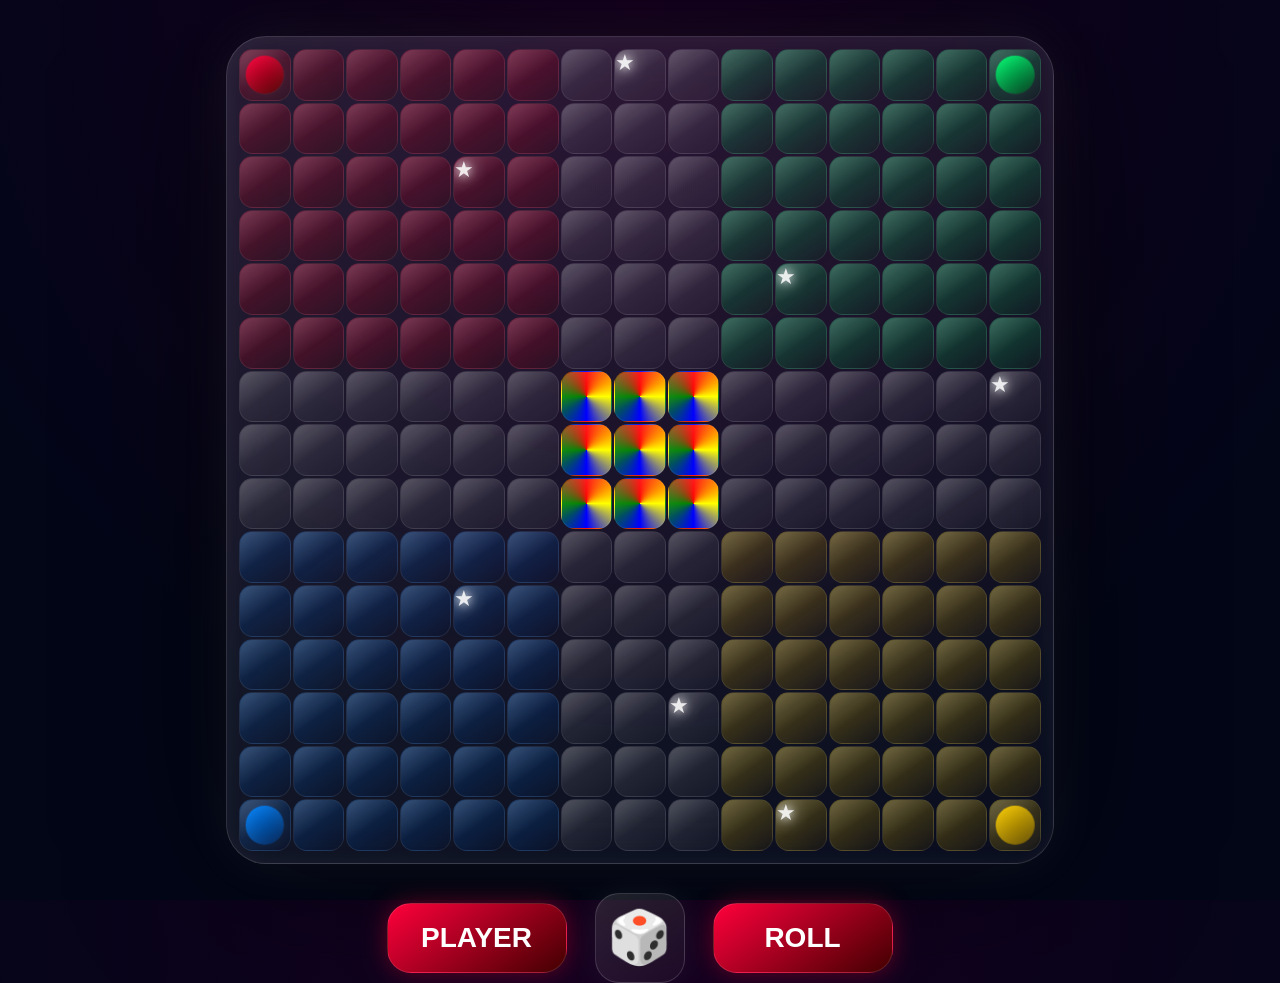
==== commit 37d57481: "Update ludo.html" ====
--- a/ludo.html
+++ b/ludo.html
@@ -3,7 +3,7 @@
 <head>
 <meta charset="UTF-8">
 <meta name="viewport" content="width=device-width, initial-scale=1.0">
-<title>Glass Ludo UI</title>
+<title>Premium Glass Ludo</title>
 
 <style>
 
@@ -11,17 +11,21 @@
 margin:0;
 padding:0;
 box-sizing:border-box;
-font-family:Arial,sans-serif;
+font-family:Inter,sans-serif;
 }
 
 body{
+
 height:100vh;
 display:flex;
 justify-content:center;
 align-items:center;
-background:
-radial-gradient(circle at top,#1b0030,#020617 70%);
+
+background:
+radial-gradient(circle at top,#180022,#020617 70%);
+
 overflow:hidden;
+
 }
 
 .board{
@@ -33,22 +37,27 @@
 grid-template-columns:repeat(15,1fr);
 grid-template-rows:repeat(15,1fr);
 
-padding:10px;
+padding:12px;
 gap:2px;
 
-border-radius:35px;
-
-background:
-rgba(255,255,255,.05);
+border-radius:40px;
+
+background:
+linear-gradient(
+145deg,
+rgba(255,255,255,.10),
+rgba(255,255,255,.03)
+);
 
 backdrop-filter:blur(25px);
 
 border:
-2px solid rgba(255,255,255,.15);
+1px solid rgba(255,255,255,.15);
 
 box-shadow:
-0 0 60px rgba(255,255,255,.08),
-inset 0 0 20px rgba(255,255,255,.08);
+0 0 50px rgba(255,255,255,.05),
+0 0 150px rgba(0,0,0,.7),
+inset 0 0 25px rgba(255,255,255,.05);
 
 position:relative;
 
@@ -56,81 +65,80 @@
 
 .cell{
 
-border-radius:12px;
-
-background:
-rgba(255,255,255,.07);
+border-radius:14px;
+
+background:
+linear-gradient(
+145deg,
+rgba(255,255,255,.12),
+rgba(255,255,255,.03)
+);
 
 border:
 1px solid rgba(255,255,255,.08);
 
-display:flex;
-justify-content:center;
-align-items:center;
-
 position:relative;
 
 overflow:hidden;
 
 }
 
-.red-zone{
-background:
-rgba(255,0,0,.15);
-}
-
-.green-zone{
-background:
-rgba(0,255,100,.12);
-}
-
-.blue-zone{
-background:
-rgba(0,120,255,.12);
-}
-
-.yellow-zone{
-background:
-rgba(255,220,0,.12);
-}
-
-.red-path{
-background:
-linear-gradient(
-180deg,
-rgba(255,0,0,.55),
-rgba(255,0,0,.18)
-);
-}
-
-.green-path{
-background:
-linear-gradient(
-180deg,
-rgba(0,255,100,.45),
-rgba(0,255,100,.15)
-);
-}
-
-.blue-path{
-background:
-linear-gradient(
-180deg,
-rgba(0,120,255,.45),
-rgba(0,120,255,.15)
-);
-}
-
-.yellow-path{
-background:
-linear-gradient(
-180deg,
-rgba(255,220,0,.45),
-rgba(255,220,0,.15)
+.cell::before{
+
+content:"";
+
+position:absolute;
+inset:0;
+
+background:
+linear-gradient(
+145deg,
+rgba(255,255,255,.18),
+transparent 50%
+);
+
+pointer-events:none;
+
+}
+
+.red-area{
+background:
+linear-gradient(
+145deg,
+rgba(255,0,50,.28),
+rgba(90,0,0,.2)
+);
+}
+
+.green-area{
+background:
+linear-gradient(
+145deg,
+rgba(0,255,120,.25),
+rgba(0,60,20,.2)
+);
+}
+
+.blue-area{
+background:
+linear-gradient(
+145deg,
+rgba(0,120,255,.25),
+rgba(0,20,60,.2)
+);
+}
+
+.yellow-area{
+background:
+linear-gradient(
+145deg,
+rgba(255,210,0,.28),
+rgba(70,50,0,.2)
 );
 }
 
 .center{
+
 background:
 conic-gradient(
 red,
@@ -139,12 +147,20 @@
 green,
 red
 );
+
 }
 
 .home{
 
 width:78%;
 height:78%;
+
+position:absolute;
+
+top:50%;
+left:50%;
+
+transform:translate(-50%,-50%);
 
 border-radius:28px;
 
@@ -152,13 +168,15 @@
 grid-template-columns:1fr 1fr;
 grid-template-rows:1fr 1fr;
 
-gap:20px;
-
-padding:20px;
+gap:18px;
+
+padding:18px;
+
+backdrop-filter:blur(15px);
 
 box-shadow:
-inset 0 0 25px rgba(255,255,255,.08),
-0 0 30px rgba(255,255,255,.15);
+inset 0 0 20px rgba(255,255,255,.06),
+0 0 30px rgba(255,255,255,.08);
 
 }
 
@@ -166,7 +184,7 @@
 background:
 linear-gradient(
 145deg,
-#ff0033,
+#ff003c,
 #4b0000
 );
 }
@@ -175,8 +193,8 @@
 background:
 linear-gradient(
 145deg,
-#00ff6a,
-#003d19
+#00ff73,
+#00361a
 );
 }
 
@@ -184,8 +202,8 @@
 background:
 linear-gradient(
 145deg,
-#0077ff,
-#001f5c
+#0084ff,
+#001f4f
 );
 }
 
@@ -194,22 +212,21 @@
 linear-gradient(
 145deg,
 #ffd000,
-#5c4800
+#5f4900
 );
 }
 
 .token{
 
-width:100%;
-height:100%;
-
 border-radius:50%;
 
 position:relative;
 
 box-shadow:
-inset 0 0 12px rgba(255,255,255,.5),
-0 0 25px rgba(255,255,255,.35);
+inset 0 5px 10px rgba(255,255,255,.55),
+inset 0 -8px 10px rgba(0,0,0,.45),
+0 8px 15px rgba(0,0,0,.45),
+0 0 18px rgba(255,255,255,.25);
 
 }
 
@@ -219,16 +236,16 @@
 
 position:absolute;
 
-top:10%;
-left:15%;
-
-width:40%;
-height:40%;
+top:8%;
+left:18%;
+
+width:38%;
+height:38%;
 
 border-radius:50%;
 
 background:
-rgba(255,255,255,.8);
+rgba(255,255,255,.85);
 
 filter:blur(2px);
 
@@ -236,57 +253,97 @@
 
 .red{
 background:
-radial-gradient(circle at top,#ffb3b3,#ff0033 60%);
+radial-gradient(circle at top,#ffccd7,#ff003c 65%);
 }
 
 .green{
 background:
-radial-gradient(circle at top,#b6ffcb,#00d95f 60%);
+radial-gradient(circle at top,#c4ffd8,#00d45e 65%);
 }
 
 .blue{
 background:
-radial-gradient(circle at top,#b6dbff,#0077ff 60%);
+radial-gradient(circle at top,#d1e6ff,#0077ff 65%);
 }
 
 .yellow{
 background:
-radial-gradient(circle at top,#fff5b6,#ffd000 60%);
+radial-gradient(circle at top,#fff7ba,#ffd000 65%);
+}
+
+.path-red{
+background:
+linear-gradient(
+180deg,
+rgba(255,0,50,.55),
+rgba(255,0,50,.15)
+);
+}
+
+.path-green{
+background:
+linear-gradient(
+180deg,
+rgba(0,255,120,.55),
+rgba(0,255,120,.15)
+);
+}
+
+.path-blue{
+background:
+linear-gradient(
+180deg,
+rgba(0,120,255,.55),
+rgba(0,120,255,.15)
+);
+}
+
+.path-yellow{
+background:
+linear-gradient(
+180deg,
+rgba(255,210,0,.55),
+rgba(255,210,0,.15)
+);
 }
 
 .star{
-font-size:26px;
+
+position:absolute;
+
+font-size:22px;
+
 color:white;
-opacity:.8;
-text-shadow:0 0 10px white;
-}
-
-.arrow{
-font-size:28px;
-font-weight:bold;
-opacity:.5;
+
+text-shadow:
+0 0 10px white,
+0 0 20px white;
+
+opacity:.9;
+
 }
 
 .controls{
 
 position:absolute;
-bottom:-110px;
-
+
+bottom:-120px;
 left:50%;
+
 transform:translateX(-50%);
 
 display:flex;
 align-items:center;
-gap:30px;
-
-}
-
-.btn{
-
-width:170px;
+gap:28px;
+
+}
+
+.button{
+
+width:180px;
 height:70px;
 
-border-radius:22px;
+border-radius:24px;
 
 display:flex;
 justify-content:center;
@@ -295,20 +352,20 @@
 font-size:28px;
 font-weight:bold;
 
-background:
-linear-gradient(
-145deg,
-#ff0033,
+color:white;
+
+background:
+linear-gradient(
+145deg,
+#ff003c,
 #420000
 );
 
-color:white;
-
 box-shadow:
-0 0 25px rgba(255,0,0,.35);
+0 0 25px rgba(255,0,50,.35);
 
 border:
-1px solid rgba(255,255,255,.1);
+1px solid rgba(255,255,255,.12);
 
 }
 
@@ -317,24 +374,28 @@
 width:90px;
 height:90px;
 
-border-radius:25px;
-
-background:
-rgba(255,255,255,.08);
+border-radius:24px;
 
 display:flex;
 justify-content:center;
 align-items:center;
 
-font-size:50px;
-
-backdrop-filter:blur(10px);
+font-size:52px;
+
+background:
+linear-gradient(
+145deg,
+rgba(255,255,255,.12),
+rgba(255,255,255,.04)
+);
+
+backdrop-filter:blur(12px);
 
 border:
 1px solid rgba(255,255,255,.15);
 
 box-shadow:
-0 0 30px rgba(255,255,255,.08);
+0 0 30px rgba(255,255,255,.06);
 
 }
 
@@ -349,33 +410,33 @@
 
 const board=document.getElementById("board");
 
-for(let row=0;row<15;row++){
-
-for(let col=0;col<15;col++){
+for(let r=0;r<15;r++){
+
+for(let c=0;c<15;c++){
 
 const cell=document.createElement("div");
 
 cell.classList.add("cell");
 
-if(row<6 && col<6)
-cell.classList.add("red-zone");
-
-else if(row<6 && col>8)
-cell.classList.add("green-zone");
-
-else if(row>8 && col<6)
-cell.classList.add("blue-zone");
-
-else if(row>8 && col>8)
-cell.classList.add("yellow-zone");
-
-if(row>=6 && row<=8)
+if(r<6 && c<6)
+cell.classList.add("red-area");
+
+else if(r<6 && c>8)
+cell.classList.add("green-area");
+
+else if(r>8 && c<6)
+cell.classList.add("blue-area");
+
+else if(r>8 && c>8)
+cell.classList.add("yellow-area");
+
+if(r>=6 && r<=8)
 cell.classList.add("path");
 
-if(col>=6 && col<=8)
+if(c>=6 && c<=8)
 cell.classList.add("path");
 
-if(row>=6 && row<=8 && col>=6 && col<=8)
+if(r>=6 && r<=8 && c>=6 && c<=8)
 cell.classList.add("center");
 
 board.appendChild(cell);
@@ -386,7 +447,7 @@
 
 const cells=document.querySelectorAll(".cell");
 
-function createHome(start,colorClass,homeClass){
+function addHome(index,colorClass,homeClass){
 
 const home=document.createElement("div");
 
@@ -404,20 +465,16 @@
 
 }
 
-cells[start].appendChild(home);
-
-}
-
-createHome(0,"red","red-home");
-createHome(14,"green","green-home");
-createHome(210,"blue","blue-home");
-createHome(224,"yellow","yellow-home");
-
-const centerIndex=112;
-
-cells[centerIndex].classList.add("center");
-
-const stars=[7,34,70,104,154,188,220,190];
+cells[index].appendChild(home);
+
+}
+
+addHome(0,"red","red-home");
+addHome(14,"green","green-home");
+addHome(210,"blue","blue-home");
+addHome(224,"yellow","yellow-home");
+
+const stars=[7,34,70,104,154,188,220];
 
 stars.forEach(i=>{
 
@@ -431,32 +488,13 @@
 
 });
 
-const arrows=[
-{index:52,text:"⇧"},
-{index:82,text:"⇦"},
-{index:142,text:"⇩"},
-{index:172,text:"⇨"}
-];
-
-arrows.forEach(a=>{
-
-const el=document.createElement("div");
-
-el.classList.add("arrow");
-
-el.innerHTML=a.text;
-
-cells[a.index].appendChild(el);
-
-});
-
 const controls=document.createElement("div");
 
 controls.classList.add("controls");
 
 controls.innerHTML=`
 
-<div class="btn">
+<div class="button">
 PLAYER
 </div>
 
@@ -464,7 +502,7 @@
 🎲
 </div>
 
-<div class="btn">
+<div class="button">
 ROLL
 </div>
 
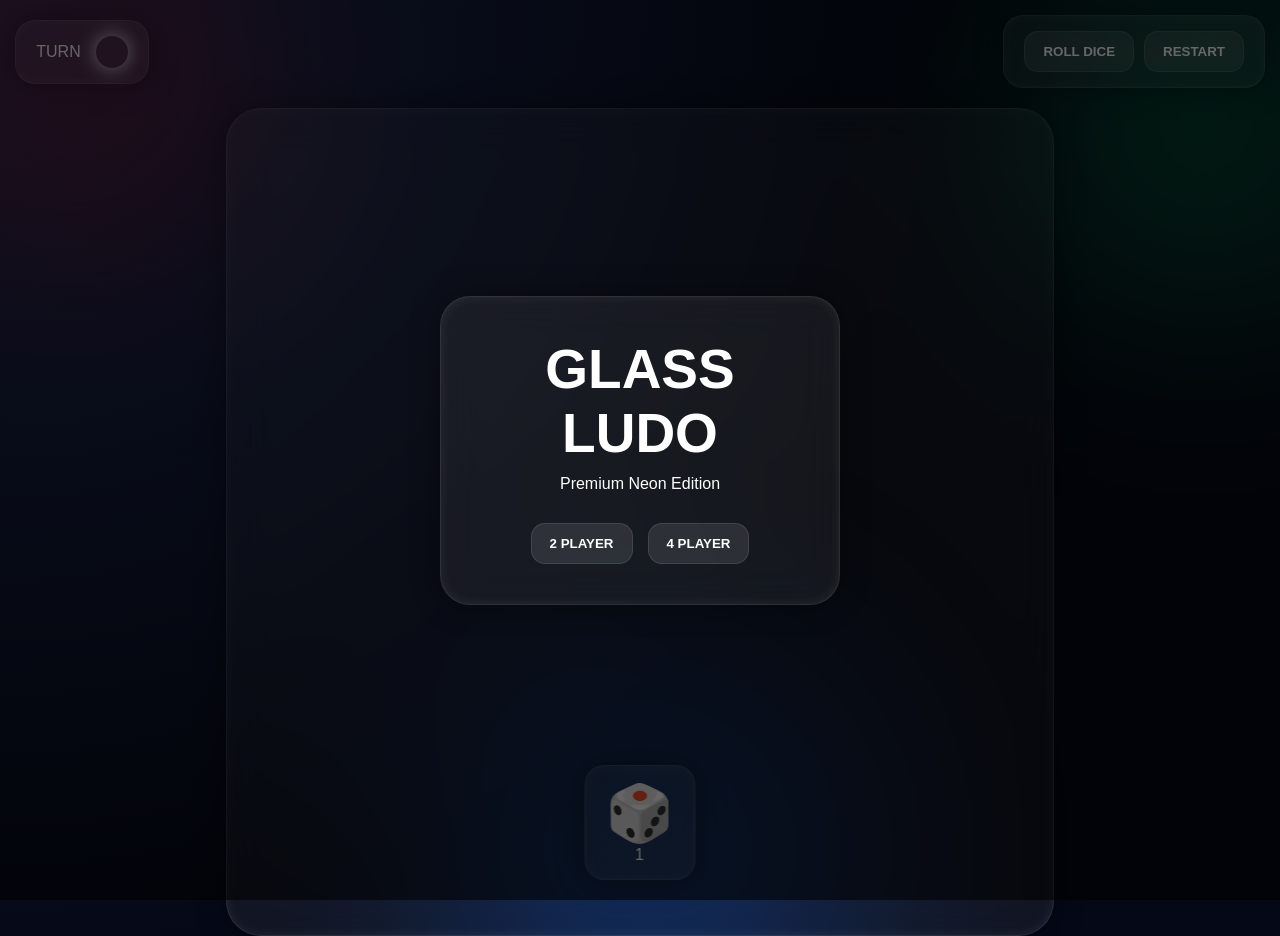
==== commit 1fdaf376: "Update ludo.html" ====
--- a/ludo.html
+++ b/ludo.html
@@ -3,399 +3,365 @@
 <head>
 <meta charset="UTF-8">
 <meta name="viewport" content="width=device-width, initial-scale=1.0">
-<title>Premium Glass Ludo</title>
+<title>Glass Neon Ludo</title>
 
 <style>
 
 *{
-margin:0;
-padding:0;
-box-sizing:border-box;
-font-family:Inter,sans-serif;
+    margin:0;
+    padding:0;
+    box-sizing:border-box;
+    font-family:Arial, Helvetica, sans-serif;
 }
 
 body{
-
-height:100vh;
-display:flex;
-justify-content:center;
-align-items:center;
-
-background:
-radial-gradient(circle at top,#180022,#020617 70%);
-
-overflow:hidden;
-
+    min-height:100vh;
+    overflow:hidden;
+    background:
+    radial-gradient(circle at top left,#1f2f5f,#050816 60%);
+    color:white;
+}
+
+/* BACKGROUND GLOW */
+
+.bg-glow{
+    position:fixed;
+    border-radius:50%;
+    filter:blur(120px);
+    opacity:.3;
+    z-index:-1;
+}
+
+.glow1{
+    width:350px;
+    height:350px;
+    background:#ff0000;
+    top:-100px;
+    left:-100px;
+}
+
+.glow2{
+    width:350px;
+    height:350px;
+    background:#00ff88;
+    top:-50px;
+    right:-100px;
+}
+
+.glow3{
+    width:400px;
+    height:400px;
+    background:#0066ff;
+    bottom:-150px;
+    left:35%;
+}
+
+/* GLASS */
+
+.glass{
+    background:rgba(255,255,255,.06);
+    backdrop-filter:blur(20px);
+    border:1px solid rgba(255,255,255,.1);
+    box-shadow:
+    inset 0 0 12px rgba(255,255,255,.08),
+    0 0 30px rgba(0,0,0,.4);
+}
+
+/* TOP UI */
+
+.top-ui{
+    width:100%;
+    padding:15px;
+    display:flex;
+    justify-content:space-between;
+    align-items:center;
+    gap:15px;
+}
+
+.turn-box,
+.controls,
+.dice-box{
+    padding:15px 20px;
+    border-radius:20px;
+}
+
+.turn-box{
+    display:flex;
+    align-items:center;
+    gap:15px;
+}
+
+.turn-dot{
+    width:32px;
+    height:32px;
+    border-radius:50%;
+    box-shadow:0 0 20px currentColor;
+}
+
+.controls{
+    display:flex;
+    gap:10px;
+}
+
+button{
+    border:none;
+    outline:none;
+    padding:12px 18px;
+    border-radius:14px;
+    background:rgba(255,255,255,.1);
+    color:white;
+    cursor:pointer;
+    font-weight:bold;
+    transition:.25s;
+    border:1px solid rgba(255,255,255,.1);
+}
+
+button:hover{
+    transform:translateY(-3px);
+    box-shadow:0 0 20px rgba(255,255,255,.15);
+}
+
+/* BOARD */
+
+.game-wrapper{
+    display:flex;
+    justify-content:center;
+    align-items:center;
+    margin-top:5px;
 }
 
 .board{
-
-width:92vmin;
-height:92vmin;
-
-display:grid;
-grid-template-columns:repeat(15,1fr);
-grid-template-rows:repeat(15,1fr);
-
-padding:12px;
-gap:2px;
-
-border-radius:40px;
-
-background:
-linear-gradient(
-145deg,
-rgba(255,255,255,.10),
-rgba(255,255,255,.03)
-);
-
-backdrop-filter:blur(25px);
-
-border:
-1px solid rgba(255,255,255,.15);
-
-box-shadow:
-0 0 50px rgba(255,255,255,.05),
-0 0 150px rgba(0,0,0,.7),
-inset 0 0 25px rgba(255,255,255,.05);
-
-position:relative;
-
+    width:min(92vw,92vh);
+    height:min(92vw,92vh);
+
+    border-radius:35px;
+
+    display:grid;
+    grid-template-columns:repeat(15,1fr);
+    grid-template-rows:repeat(15,1fr);
+
+    gap:2px;
+    padding:10px;
+
+    position:relative;
+
+    overflow:hidden;
 }
 
 .cell{
-
-border-radius:14px;
-
-background:
-linear-gradient(
-145deg,
-rgba(255,255,255,.12),
-rgba(255,255,255,.03)
-);
-
-border:
-1px solid rgba(255,255,255,.08);
-
-position:relative;
-
-overflow:hidden;
-
-}
-
-.cell::before{
-
-content:"";
-
-position:absolute;
-inset:0;
-
-background:
-linear-gradient(
-145deg,
-rgba(255,255,255,.18),
-transparent 50%
-);
-
-pointer-events:none;
-
-}
-
-.red-area{
-background:
-linear-gradient(
-145deg,
-rgba(255,0,50,.28),
-rgba(90,0,0,.2)
-);
-}
-
-.green-area{
-background:
-linear-gradient(
-145deg,
-rgba(0,255,120,.25),
-rgba(0,60,20,.2)
-);
-}
-
-.blue-area{
-background:
-linear-gradient(
-145deg,
-rgba(0,120,255,.25),
-rgba(0,20,60,.2)
-);
-}
-
-.yellow-area{
-background:
-linear-gradient(
-145deg,
-rgba(255,210,0,.28),
-rgba(70,50,0,.2)
-);
-}
+    border-radius:10px;
+    background:rgba(255,255,255,.1);
+    border:1px solid rgba(255,255,255,.08);
+}
+
+/* PATHS */
+
+.red-path{
+    background:rgba(255,0,0,.35);
+    box-shadow:0 0 10px rgba(255,0,0,.4);
+}
+
+.green-path{
+    background:rgba(0,255,100,.35);
+    box-shadow:0 0 10px rgba(0,255,100,.4);
+}
+
+.blue-path{
+    background:rgba(0,100,255,.35);
+    box-shadow:0 0 10px rgba(0,100,255,.4);
+}
+
+.yellow-path{
+    background:rgba(255,200,0,.35);
+    box-shadow:0 0 10px rgba(255,200,0,.4);
+}
+
+/* HOMES */
+
+.home{
+    border-radius:28px;
+    position:relative;
+}
+
+.red-home{
+    background:rgba(255,0,0,.12);
+    box-shadow:0 0 25px rgba(255,0,0,.35) inset;
+}
+
+.green-home{
+    background:rgba(0,255,120,.12);
+    box-shadow:0 0 25px rgba(0,255,120,.35) inset;
+}
+
+.blue-home{
+    background:rgba(0,100,255,.12);
+    box-shadow:0 0 25px rgba(0,100,255,.35) inset;
+}
+
+.yellow-home{
+    background:rgba(255,210,0,.12);
+    box-shadow:0 0 25px rgba(255,210,0,.35) inset;
+}
+
+/* CENTER */
 
 .center{
-
-background:
-conic-gradient(
-red,
-yellow,
-blue,
-green,
-red
-);
-
-}
-
-.home{
-
-width:78%;
-height:78%;
-
-position:absolute;
-
-top:50%;
-left:50%;
-
-transform:translate(-50%,-50%);
-
-border-radius:28px;
-
-display:grid;
-grid-template-columns:1fr 1fr;
-grid-template-rows:1fr 1fr;
-
-gap:18px;
-
-padding:18px;
-
-backdrop-filter:blur(15px);
-
-box-shadow:
-inset 0 0 20px rgba(255,255,255,.06),
-0 0 30px rgba(255,255,255,.08);
-
-}
-
-.red-home{
-background:
-linear-gradient(
-145deg,
-#ff003c,
-#4b0000
-);
-}
-
-.green-home{
-background:
-linear-gradient(
-145deg,
-#00ff73,
-#00361a
-);
-}
-
-.blue-home{
-background:
-linear-gradient(
-145deg,
-#0084ff,
-#001f4f
-);
-}
-
-.yellow-home{
-background:
-linear-gradient(
-145deg,
-#ffd000,
-#5f4900
-);
-}
-
-.token{
-
-border-radius:50%;
-
-position:relative;
-
-box-shadow:
-inset 0 5px 10px rgba(255,255,255,.55),
-inset 0 -8px 10px rgba(0,0,0,.45),
-0 8px 15px rgba(0,0,0,.45),
-0 0 18px rgba(255,255,255,.25);
-
-}
-
-.token::before{
-
-content:"";
-
-position:absolute;
-
-top:8%;
-left:18%;
-
-width:38%;
-height:38%;
-
-border-radius:50%;
-
-background:
-rgba(255,255,255,.85);
-
-filter:blur(2px);
-
-}
-
-.red{
-background:
-radial-gradient(circle at top,#ffccd7,#ff003c 65%);
-}
-
-.green{
-background:
-radial-gradient(circle at top,#c4ffd8,#00d45e 65%);
-}
-
-.blue{
-background:
-radial-gradient(circle at top,#d1e6ff,#0077ff 65%);
-}
-
-.yellow{
-background:
-radial-gradient(circle at top,#fff7ba,#ffd000 65%);
-}
-
-.path-red{
-background:
-linear-gradient(
-180deg,
-rgba(255,0,50,.55),
-rgba(255,0,50,.15)
-);
-}
-
-.path-green{
-background:
-linear-gradient(
-180deg,
-rgba(0,255,120,.55),
-rgba(0,255,120,.15)
-);
-}
-
-.path-blue{
-background:
-linear-gradient(
-180deg,
-rgba(0,120,255,.55),
-rgba(0,120,255,.15)
-);
-}
-
-.path-yellow{
-background:
-linear-gradient(
-180deg,
-rgba(255,210,0,.55),
-rgba(255,210,0,.15)
-);
-}
-
-.star{
-
-position:absolute;
-
-font-size:22px;
-
-color:white;
-
-text-shadow:
-0 0 10px white,
-0 0 20px white;
-
-opacity:.9;
-
-}
-
-.controls{
-
-position:absolute;
-
-bottom:-120px;
-left:50%;
-
-transform:translateX(-50%);
-
-display:flex;
-align-items:center;
-gap:28px;
-
-}
-
-.button{
-
-width:180px;
-height:70px;
-
-border-radius:24px;
-
-display:flex;
-justify-content:center;
-align-items:center;
-
-font-size:28px;
-font-weight:bold;
-
-color:white;
-
-background:
-linear-gradient(
-145deg,
-#ff003c,
-#420000
-);
-
-box-shadow:
-0 0 25px rgba(255,0,50,.35);
-
-border:
-1px solid rgba(255,255,255,.12);
-
+    grid-column:7/10;
+    grid-row:7/10;
+
+    background:
+    conic-gradient(
+        red 0deg 90deg,
+        #00ff88 90deg 180deg,
+        #ffd000 180deg 270deg,
+        #0066ff 270deg 360deg
+    );
+
+    clip-path:polygon(50% 0%,100% 50%,50% 100%,0 50%);
+
+    border-radius:18px;
+
+    z-index:5;
+
+    box-shadow:0 0 25px rgba(255,255,255,.3);
+}
+
+/* PAWNS */
+
+.pawn{
+    width:70%;
+    height:70%;
+
+    border-radius:50%;
+
+    position:absolute;
+
+    cursor:pointer;
+
+    transition:.25s;
+
+    border:2px solid rgba(255,255,255,.7);
+
+    z-index:20;
+
+    box-shadow:
+    inset -5px -5px 10px rgba(0,0,0,.35),
+    inset 5px 5px 10px rgba(255,255,255,.25),
+    0 0 15px currentColor;
+}
+
+.pawn:hover{
+    transform:translateY(-3px) scale(1.05);
+}
+
+.redPawn{
+    background:radial-gradient(circle at top,#ff9d9d,#ff0000);
+    color:#ff0000;
+}
+
+.greenPawn{
+    background:radial-gradient(circle at top,#b8ffd6,#00ff66);
+    color:#00ff66;
+}
+
+.bluePawn{
+    background:radial-gradient(circle at top,#bdd7ff,#0066ff);
+    color:#0066ff;
+}
+
+.yellowPawn{
+    background:radial-gradient(circle at top,#fff1a0,#ffc400);
+    color:#ffc400;
+}
+
+.activePawn{
+    animation:pulse .8s infinite;
+}
+
+@keyframes pulse{
+    0%{ transform:scale(1); }
+    50%{ transform:scale(1.15); }
+    100%{ transform:scale(1); }
+}
+
+/* DICE */
+
+.dice-box{
+    position:fixed;
+    left:50%;
+    bottom:20px;
+    transform:translateX(-50%);
+    text-align:center;
 }
 
 .dice{
-
-width:90px;
-height:90px;
-
-border-radius:24px;
-
-display:flex;
-justify-content:center;
-align-items:center;
-
-font-size:52px;
-
-background:
-linear-gradient(
-145deg,
-rgba(255,255,255,.12),
-rgba(255,255,255,.04)
-);
-
-backdrop-filter:blur(12px);
-
-border:
-1px solid rgba(255,255,255,.15);
-
-box-shadow:
-0 0 30px rgba(255,255,255,.06);
+    font-size:55px;
+}
+
+.roll{
+    animation:roll .7s linear;
+}
+
+@keyframes roll{
+    from{ transform:rotate(0); }
+    to{ transform:rotate(360deg); }
+}
+
+/* START SCREEN */
+
+.start-screen{
+    position:fixed;
+    inset:0;
+    background:rgba(0,0,0,.6);
+
+    display:flex;
+    justify-content:center;
+    align-items:center;
+
+    z-index:100;
+}
+
+.start-card{
+    width:400px;
+    max-width:90%;
+    padding:40px;
+    border-radius:30px;
+    text-align:center;
+}
+
+.start-card h1{
+    font-size:55px;
+    margin-bottom:10px;
+}
+
+.mode-buttons{
+    margin-top:30px;
+    display:flex;
+    justify-content:center;
+    gap:15px;
+}
+
+.hidden{
+    display:none;
+}
+
+/* MOBILE */
+
+@media(max-width:768px){
+
+    .top-ui{
+        flex-direction:column;
+    }
+
+    .controls{
+        flex-wrap:wrap;
+        justify-content:center;
+    }
+
+    .board{
+        width:96vw;
+        height:96vw;
+    }
 
 }
 
@@ -404,111 +370,364 @@
 
 <body>
 
-<div class="board" id="board"></div>
+<div class="bg-glow glow1"></div>
+<div class="bg-glow glow2"></div>
+<div class="bg-glow glow3"></div>
+
+<!-- START SCREEN -->
+
+<div class="start-screen" id="startScreen">
+
+    <div class="start-card glass">
+
+        <h1>GLASS LUDO</h1>
+
+        <p>Premium Neon Edition</p>
+
+        <div class="mode-buttons">
+            <button onclick="startGame(2)">2 PLAYER</button>
+            <button onclick="startGame(4)">4 PLAYER</button>
+        </div>
+
+    </div>
+
+</div>
+
+<!-- TOP UI -->
+
+<div class="top-ui">
+
+    <div class="turn-box glass">
+
+        <span>TURN</span>
+
+        <div class="turn-dot" id="turnDot"></div>
+
+    </div>
+
+    <div class="controls glass">
+
+        <button id="rollBtn">ROLL DICE</button>
+
+        <button onclick="restartGame()">RESTART</button>
+
+    </div>
+
+</div>
+
+<!-- BOARD -->
+
+<div class="game-wrapper">
+
+    <div class="board glass" id="board"></div>
+
+</div>
+
+<!-- DICE -->
+
+<div class="dice-box glass">
+
+    <div class="dice" id="dice">🎲</div>
+
+    <div id="diceValue">1</div>
+
+</div>
 
 <script>
 
-const board=document.getElementById("board");
-
-for(let r=0;r<15;r++){
-
-for(let c=0;c<15;c++){
-
-const cell=document.createElement("div");
-
-cell.classList.add("cell");
-
-if(r<6 && c<6)
-cell.classList.add("red-area");
-
-else if(r<6 && c>8)
-cell.classList.add("green-area");
-
-else if(r>8 && c<6)
-cell.classList.add("blue-area");
-
-else if(r>8 && c>8)
-cell.classList.add("yellow-area");
-
-if(r>=6 && r<=8)
-cell.classList.add("path");
-
-if(c>=6 && c<=8)
-cell.classList.add("path");
-
-if(r>=6 && r<=8 && c>=6 && c<=8)
-cell.classList.add("center");
-
-board.appendChild(cell);
-
-}
-
-}
-
-const cells=document.querySelectorAll(".cell");
-
-function addHome(index,colorClass,homeClass){
-
-const home=document.createElement("div");
-
-home.classList.add("home");
-home.classList.add(homeClass);
-
-for(let i=0;i<4;i++){
-
-const token=document.createElement("div");
-
-token.classList.add("token");
-token.classList.add(colorClass);
-
-home.appendChild(token);
-
-}
-
-cells[index].appendChild(home);
-
-}
-
-addHome(0,"red","red-home");
-addHome(14,"green","green-home");
-addHome(210,"blue","blue-home");
-addHome(224,"yellow","yellow-home");
-
-const stars=[7,34,70,104,154,188,220];
-
-stars.forEach(i=>{
-
-const s=document.createElement("div");
-
-s.classList.add("star");
-
-s.innerHTML="★";
-
-cells[i].appendChild(s);
-
-});
-
-const controls=document.createElement("div");
-
-controls.classList.add("controls");
-
-controls.innerHTML=`
-
-<div class="button">
-PLAYER
-</div>
-
-<div class="dice">
-🎲
-</div>
-
-<div class="button">
-ROLL
-</div>
-
-`;
-
-board.appendChild(controls);
+const board = document.getElementById("board");
+
+const dice = document.getElementById("dice");
+
+const diceValue = document.getElementById("diceValue");
+
+const rollBtn = document.getElementById("rollBtn");
+
+const turnDot = document.getElementById("turnDot");
+
+const COLORS = ["red","green","yellow","blue"];
+
+const COLOR_CODES = {
+
+    red:"#ff0000",
+    green:"#00ff88",
+    yellow:"#ffd000",
+    blue:"#0066ff"
+
+};
+
+let currentPlayer = 0;
+
+let currentDice = 1;
+
+let playersCount = 4;
+
+const pawns = [];
+
+/* START GAME */
+
+function startGame(players){
+
+    playersCount = players;
+
+    document.getElementById("startScreen").classList.add("hidden");
+
+    createBoard();
+
+    updateTurn();
+
+}
+
+/* CREATE BOARD */
+
+function createBoard(){
+
+    board.innerHTML = "";
+
+    for(let r=0;r<15;r++){
+
+        for(let c=0;c<15;c++){
+
+            const cell = document.createElement("div");
+
+            cell.classList.add("cell");
+
+            /* COLORED PATHS */
+
+            if(r===7 && c<6){
+                cell.classList.add("green-path");
+            }
+
+            if(c===7 && r<6){
+                cell.classList.add("red-path");
+            }
+
+            if(r===7 && c>8){
+                cell.classList.add("yellow-path");
+            }
+
+            if(c===7 && r>8){
+                cell.classList.add("blue-path");
+            }
+
+            board.appendChild(cell);
+
+        }
+
+    }
+
+    createHomes();
+
+    const center = document.createElement("div");
+
+    center.className = "center";
+
+    board.appendChild(center);
+
+}
+
+/* HOMES */
+
+function createHomes(){
+
+    addHome("red",1,1);
+
+    addHome("green",1,10);
+
+    addHome("blue",10,1);
+
+    addHome("yellow",10,10);
+
+}
+
+/* ADD HOME */
+
+function addHome(color,row,col){
+
+    const home = document.createElement("div");
+
+    home.className = `home ${color}-home`;
+
+    home.style.gridColumn = `${col}/span 5`;
+
+    home.style.gridRow = `${row}/span 5`;
+
+    board.appendChild(home);
+
+    for(let i=0;i<4;i++){
+
+        const pawn = document.createElement("div");
+
+        pawn.className = `pawn ${color}Pawn`;
+
+        pawn.dataset.color = color;
+
+        pawn.dataset.index = i;
+
+        pawn.dataset.step = -1;
+
+        setHomePosition(pawn,color,i);
+
+        pawn.onclick = ()=>pawnClick(pawn);
+
+        board.appendChild(pawn);
+
+        pawns.push(pawn);
+
+    }
+
+}
+
+/* HOME POSITIONS */
+
+function setHomePosition(pawn,color,index){
+
+    const homes = {
+
+        red:[
+            [2,2],[4,2],[2,4],[4,4]
+        ],
+
+        green:[
+            [11,2],[13,2],[11,4],[13,4]
+        ],
+
+        blue:[
+            [2,11],[4,11],[2,13],[4,13]
+        ],
+
+        yellow:[
+            [11,11],[13,11],[11,13],[13,13]
+        ]
+
+    };
+
+    const pos = homes[color][index];
+
+    pawn.style.gridColumn = pos[0];
+
+    pawn.style.gridRow = pos[1];
+
+}
+
+/* CLICK */
+
+function pawnClick(pawn){
+
+    if(COLORS[currentPlayer] !== pawn.dataset.color){
+        return;
+    }
+
+    movePawn(pawn,currentDice);
+
+}
+
+/* MOVE */
+
+function movePawn(pawn,steps){
+
+    let current = parseInt(pawn.dataset.step);
+
+    if(current === -1 && steps !== 6){
+        return;
+    }
+
+    if(current === -1){
+        current = 0;
+    }
+    else{
+        current += steps;
+    }
+
+    pawn.dataset.step = current;
+
+    animatePawn(pawn);
+
+    setTimeout(()=>{
+
+        nextTurn();
+
+    },500);
+
+}
+
+/* ANIMATION */
+
+function animatePawn(pawn){
+
+    pawn.classList.add("activePawn");
+
+    setTimeout(()=>{
+
+        pawn.classList.remove("activePawn");
+
+    },700);
+
+}
+
+/* DICE */
+
+function rollDice(){
+
+    rollBtn.disabled = true;
+
+    dice.classList.add("roll");
+
+    setTimeout(()=>{
+
+        currentDice = Math.floor(Math.random()*6)+1;
+
+        diceValue.innerText = currentDice;
+
+        dice.classList.remove("roll");
+
+        rollBtn.disabled = false;
+
+    },700);
+
+}
+
+rollBtn.onclick = rollDice;
+
+/* TURN */
+
+function nextTurn(){
+
+    if(currentDice !== 6){
+
+        currentPlayer++;
+
+        if(currentPlayer >= playersCount){
+
+            currentPlayer = 0;
+
+        }
+
+    }
+
+    updateTurn();
+
+}
+
+/* TURN UI */
+
+function updateTurn(){
+
+    const color = COLORS[currentPlayer];
+
+    turnDot.style.background = COLOR_CODES[color];
+
+    turnDot.style.color = COLOR_CODES[color];
+
+}
+
+/* RESTART */
+
+function restartGame(){
+
+    location.reload();
+
+}
 
 </script>
 
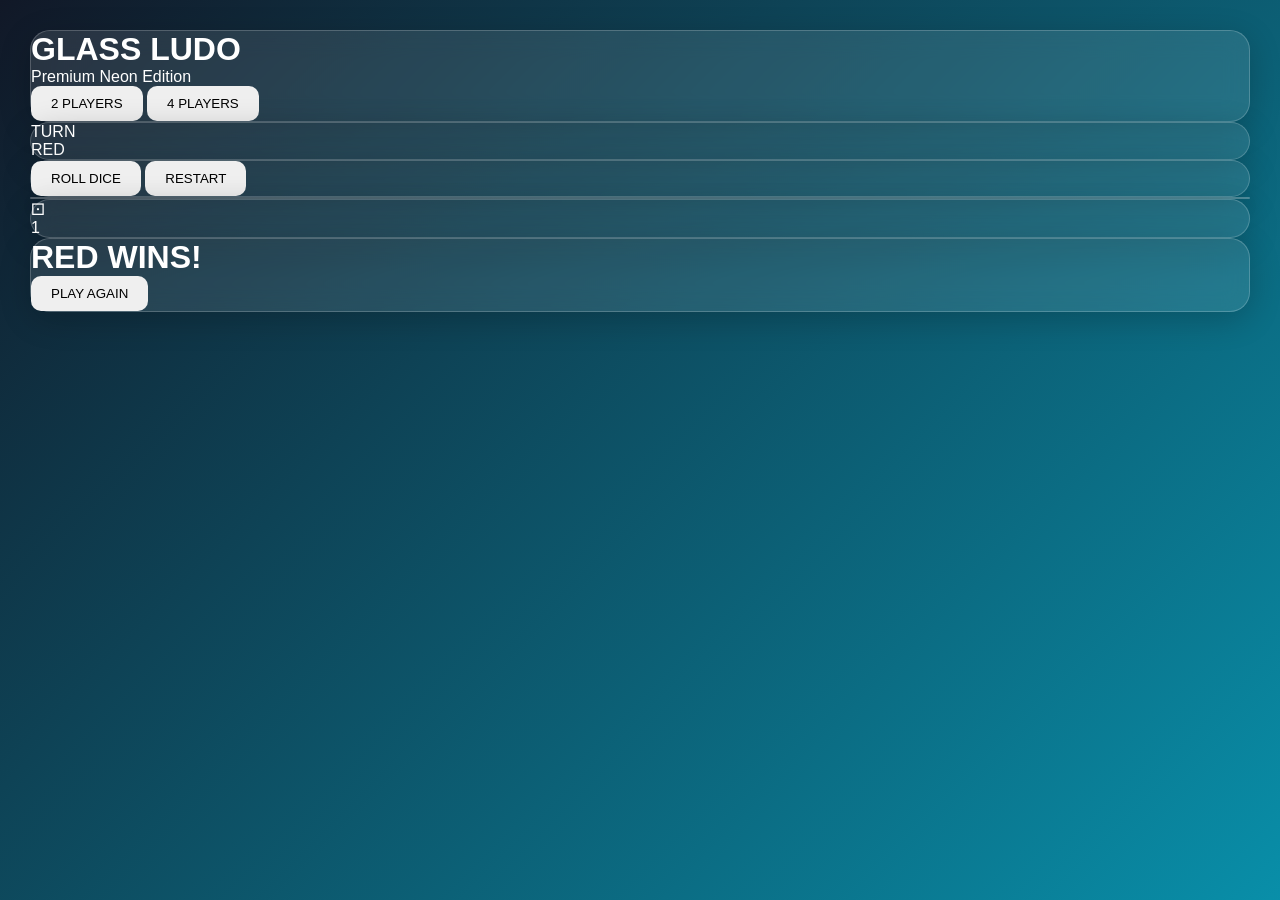
==== commit 0601d709: "Enhance ludo.html with ambient effects and UI updates Added ambient background elements and updated " ====
--- a/ludo.html
+++ b/ludo.html
@@ -1,735 +1,76 @@
+<!-- =========================
+FILE: index.html
+========================= -->
 <!DOCTYPE html>
 <html lang="en">
 <head>
-<meta charset="UTF-8">
-<meta name="viewport" content="width=device-width, initial-scale=1.0">
-<title>Glass Neon Ludo</title>
-
-<style>
-
-*{
-    margin:0;
-    padding:0;
-    box-sizing:border-box;
-    font-family:Arial, Helvetica, sans-serif;
-}
-
-body{
-    min-height:100vh;
-    overflow:hidden;
-    background:
-    radial-gradient(circle at top left,#1f2f5f,#050816 60%);
-    color:white;
-}
-
-/* BACKGROUND GLOW */
-
-.bg-glow{
-    position:fixed;
-    border-radius:50%;
-    filter:blur(120px);
-    opacity:.3;
-    z-index:-1;
-}
-
-.glow1{
-    width:350px;
-    height:350px;
-    background:#ff0000;
-    top:-100px;
-    left:-100px;
-}
-
-.glow2{
-    width:350px;
-    height:350px;
-    background:#00ff88;
-    top:-50px;
-    right:-100px;
-}
-
-.glow3{
-    width:400px;
-    height:400px;
-    background:#0066ff;
-    bottom:-150px;
-    left:35%;
-}
-
-/* GLASS */
-
-.glass{
-    background:rgba(255,255,255,.06);
-    backdrop-filter:blur(20px);
-    border:1px solid rgba(255,255,255,.1);
-    box-shadow:
-    inset 0 0 12px rgba(255,255,255,.08),
-    0 0 30px rgba(0,0,0,.4);
-}
-
-/* TOP UI */
-
-.top-ui{
-    width:100%;
-    padding:15px;
-    display:flex;
-    justify-content:space-between;
-    align-items:center;
-    gap:15px;
-}
-
-.turn-box,
-.controls,
-.dice-box{
-    padding:15px 20px;
-    border-radius:20px;
-}
-
-.turn-box{
-    display:flex;
-    align-items:center;
-    gap:15px;
-}
-
-.turn-dot{
-    width:32px;
-    height:32px;
-    border-radius:50%;
-    box-shadow:0 0 20px currentColor;
-}
-
-.controls{
-    display:flex;
-    gap:10px;
-}
-
-button{
-    border:none;
-    outline:none;
-    padding:12px 18px;
-    border-radius:14px;
-    background:rgba(255,255,255,.1);
-    color:white;
-    cursor:pointer;
-    font-weight:bold;
-    transition:.25s;
-    border:1px solid rgba(255,255,255,.1);
-}
-
-button:hover{
-    transform:translateY(-3px);
-    box-shadow:0 0 20px rgba(255,255,255,.15);
-}
-
-/* BOARD */
-
-.game-wrapper{
-    display:flex;
-    justify-content:center;
-    align-items:center;
-    margin-top:5px;
-}
-
-.board{
-    width:min(92vw,92vh);
-    height:min(92vw,92vh);
-
-    border-radius:35px;
-
-    display:grid;
-    grid-template-columns:repeat(15,1fr);
-    grid-template-rows:repeat(15,1fr);
-
-    gap:2px;
-    padding:10px;
-
-    position:relative;
-
-    overflow:hidden;
-}
-
-.cell{
-    border-radius:10px;
-    background:rgba(255,255,255,.1);
-    border:1px solid rgba(255,255,255,.08);
-}
-
-/* PATHS */
-
-.red-path{
-    background:rgba(255,0,0,.35);
-    box-shadow:0 0 10px rgba(255,0,0,.4);
-}
-
-.green-path{
-    background:rgba(0,255,100,.35);
-    box-shadow:0 0 10px rgba(0,255,100,.4);
-}
-
-.blue-path{
-    background:rgba(0,100,255,.35);
-    box-shadow:0 0 10px rgba(0,100,255,.4);
-}
-
-.yellow-path{
-    background:rgba(255,200,0,.35);
-    box-shadow:0 0 10px rgba(255,200,0,.4);
-}
-
-/* HOMES */
-
-.home{
-    border-radius:28px;
-    position:relative;
-}
-
-.red-home{
-    background:rgba(255,0,0,.12);
-    box-shadow:0 0 25px rgba(255,0,0,.35) inset;
-}
-
-.green-home{
-    background:rgba(0,255,120,.12);
-    box-shadow:0 0 25px rgba(0,255,120,.35) inset;
-}
-
-.blue-home{
-    background:rgba(0,100,255,.12);
-    box-shadow:0 0 25px rgba(0,100,255,.35) inset;
-}
-
-.yellow-home{
-    background:rgba(255,210,0,.12);
-    box-shadow:0 0 25px rgba(255,210,0,.35) inset;
-}
-
-/* CENTER */
-
-.center{
-    grid-column:7/10;
-    grid-row:7/10;
-
-    background:
-    conic-gradient(
-        red 0deg 90deg,
-        #00ff88 90deg 180deg,
-        #ffd000 180deg 270deg,
-        #0066ff 270deg 360deg
-    );
-
-    clip-path:polygon(50% 0%,100% 50%,50% 100%,0 50%);
-
-    border-radius:18px;
-
-    z-index:5;
-
-    box-shadow:0 0 25px rgba(255,255,255,.3);
-}
-
-/* PAWNS */
-
-.pawn{
-    width:70%;
-    height:70%;
-
-    border-radius:50%;
-
-    position:absolute;
-
-    cursor:pointer;
-
-    transition:.25s;
-
-    border:2px solid rgba(255,255,255,.7);
-
-    z-index:20;
-
-    box-shadow:
-    inset -5px -5px 10px rgba(0,0,0,.35),
-    inset 5px 5px 10px rgba(255,255,255,.25),
-    0 0 15px currentColor;
-}
-
-.pawn:hover{
-    transform:translateY(-3px) scale(1.05);
-}
-
-.redPawn{
-    background:radial-gradient(circle at top,#ff9d9d,#ff0000);
-    color:#ff0000;
-}
-
-.greenPawn{
-    background:radial-gradient(circle at top,#b8ffd6,#00ff66);
-    color:#00ff66;
-}
-
-.bluePawn{
-    background:radial-gradient(circle at top,#bdd7ff,#0066ff);
-    color:#0066ff;
-}
-
-.yellowPawn{
-    background:radial-gradient(circle at top,#fff1a0,#ffc400);
-    color:#ffc400;
-}
-
-.activePawn{
-    animation:pulse .8s infinite;
-}
-
-@keyframes pulse{
-    0%{ transform:scale(1); }
-    50%{ transform:scale(1.15); }
-    100%{ transform:scale(1); }
-}
-
-/* DICE */
-
-.dice-box{
-    position:fixed;
-    left:50%;
-    bottom:20px;
-    transform:translateX(-50%);
-    text-align:center;
-}
-
-.dice{
-    font-size:55px;
-}
-
-.roll{
-    animation:roll .7s linear;
-}
-
-@keyframes roll{
-    from{ transform:rotate(0); }
-    to{ transform:rotate(360deg); }
-}
-
-/* START SCREEN */
-
-.start-screen{
-    position:fixed;
-    inset:0;
-    background:rgba(0,0,0,.6);
-
-    display:flex;
-    justify-content:center;
-    align-items:center;
-
-    z-index:100;
-}
-
-.start-card{
-    width:400px;
-    max-width:90%;
-    padding:40px;
-    border-radius:30px;
-    text-align:center;
-}
-
-.start-card h1{
-    font-size:55px;
-    margin-bottom:10px;
-}
-
-.mode-buttons{
-    margin-top:30px;
-    display:flex;
-    justify-content:center;
-    gap:15px;
-}
-
-.hidden{
-    display:none;
-}
-
-/* MOBILE */
-
-@media(max-width:768px){
-
-    .top-ui{
-        flex-direction:column;
-    }
-
-    .controls{
-        flex-wrap:wrap;
-        justify-content:center;
-    }
-
-    .board{
-        width:96vw;
-        height:96vw;
-    }
-
-}
-
-</style>
+  <meta charset="UTF-8"/>
+  <meta name="viewport" content="width=device-width, initial-scale=1.0"/>
+  <title>Glass Neon Ludo</title>
+  <link rel="stylesheet" href="style.css"/>
 </head>
-
 <body>
 
-<div class="bg-glow glow1"></div>
-<div class="bg-glow glow2"></div>
-<div class="bg-glow glow3"></div>
+<div class="bg"></div>
+<div class="ambient ambient-red"></div>
+<div class="ambient ambient-green"></div>
+<div class="ambient ambient-blue"></div>
 
-<!-- START SCREEN -->
+<div class="menu-screen" id="menuScreen">
+  <div class="menu-card glass">
+    <h1>GLASS LUDO</h1>
+    <p>Premium Neon Edition</p>
 
-<div class="start-screen" id="startScreen">
+    <div class="menu-buttons">
+      <button onclick="startGame(2)">2 PLAYERS</button>
+      <button onclick="startGame(4)">4 PLAYERS</button>
+    </div>
+  </div>
+</div>
 
-    <div class="start-card glass">
+<div class="top-ui">
 
-        <h1>GLASS LUDO</h1>
+  <div class="turn-box glass">
+    <div class="turn-label">TURN</div>
+    <div class="turn-color" id="turnColor"></div>
+    <div class="turn-name" id="turnName">RED</div>
+  </div>
 
-        <p>Premium Neon Edition</p>
-
-        <div class="mode-buttons">
-            <button onclick="startGame(2)">2 PLAYER</button>
-            <button onclick="startGame(4)">4 PLAYER</button>
-        </div>
-
-    </div>
+  <div class="control-box glass">
+    <button id="diceBtn">ROLL DICE</button>
+    <button onclick="restartGame()">RESTART</button>
+  </div>
 
 </div>
 
-<!-- TOP UI -->
+<div class="game-wrapper">
 
-<div class="top-ui">
+  <div class="board glass" id="board">
 
-    <div class="turn-box glass">
+    <div class="center-triangle"></div>
 
-        <span>TURN</span>
-
-        <div class="turn-dot" id="turnDot"></div>
-
-    </div>
-
-    <div class="controls glass">
-
-        <button id="rollBtn">ROLL DICE</button>
-
-        <button onclick="restartGame()">RESTART</button>
-
-    </div>
+  </div>
 
 </div>
 
-<!-- BOARD -->
+<div class="dice-wrapper glass">
 
-<div class="game-wrapper">
+  <div class="dice" id="dice">
+    <div class="face front">⚀</div>
+  </div>
 
-    <div class="board glass" id="board"></div>
+  <div class="dice-value" id="diceValue">1</div>
 
 </div>
 
-<!-- DICE -->
-
-<div class="dice-box glass">
-
-    <div class="dice" id="dice">🎲</div>
-
-    <div id="diceValue">1</div>
-
+<div class="winner-screen hidden" id="winnerScreen">
+  <div class="winner-card glass">
+    <h1 id="winnerText">RED WINS!</h1>
+    <button onclick="restartGame()">PLAY AGAIN</button>
+  </div>
 </div>
 
-<script>
-
-const board = document.getElementById("board");
-
-const dice = document.getElementById("dice");
-
-const diceValue = document.getElementById("diceValue");
-
-const rollBtn = document.getElementById("rollBtn");
-
-const turnDot = document.getElementById("turnDot");
-
-const COLORS = ["red","green","yellow","blue"];
-
-const COLOR_CODES = {
-
-    red:"#ff0000",
-    green:"#00ff88",
-    yellow:"#ffd000",
-    blue:"#0066ff"
-
-};
-
-let currentPlayer = 0;
-
-let currentDice = 1;
-
-let playersCount = 4;
-
-const pawns = [];
-
-/* START GAME */
-
-function startGame(players){
-
-    playersCount = players;
-
-    document.getElementById("startScreen").classList.add("hidden");
-
-    createBoard();
-
-    updateTurn();
-
-}
-
-/* CREATE BOARD */
-
-function createBoard(){
-
-    board.innerHTML = "";
-
-    for(let r=0;r<15;r++){
-
-        for(let c=0;c<15;c++){
-
-            const cell = document.createElement("div");
-
-            cell.classList.add("cell");
-
-            /* COLORED PATHS */
-
-            if(r===7 && c<6){
-                cell.classList.add("green-path");
-            }
-
-            if(c===7 && r<6){
-                cell.classList.add("red-path");
-            }
-
-            if(r===7 && c>8){
-                cell.classList.add("yellow-path");
-            }
-
-            if(c===7 && r>8){
-                cell.classList.add("blue-path");
-            }
-
-            board.appendChild(cell);
-
-        }
-
-    }
-
-    createHomes();
-
-    const center = document.createElement("div");
-
-    center.className = "center";
-
-    board.appendChild(center);
-
-}
-
-/* HOMES */
-
-function createHomes(){
-
-    addHome("red",1,1);
-
-    addHome("green",1,10);
-
-    addHome("blue",10,1);
-
-    addHome("yellow",10,10);
-
-}
-
-/* ADD HOME */
-
-function addHome(color,row,col){
-
-    const home = document.createElement("div");
-
-    home.className = `home ${color}-home`;
-
-    home.style.gridColumn = `${col}/span 5`;
-
-    home.style.gridRow = `${row}/span 5`;
-
-    board.appendChild(home);
-
-    for(let i=0;i<4;i++){
-
-        const pawn = document.createElement("div");
-
-        pawn.className = `pawn ${color}Pawn`;
-
-        pawn.dataset.color = color;
-
-        pawn.dataset.index = i;
-
-        pawn.dataset.step = -1;
-
-        setHomePosition(pawn,color,i);
-
-        pawn.onclick = ()=>pawnClick(pawn);
-
-        board.appendChild(pawn);
-
-        pawns.push(pawn);
-
-    }
-
-}
-
-/* HOME POSITIONS */
-
-function setHomePosition(pawn,color,index){
-
-    const homes = {
-
-        red:[
-            [2,2],[4,2],[2,4],[4,4]
-        ],
-
-        green:[
-            [11,2],[13,2],[11,4],[13,4]
-        ],
-
-        blue:[
-            [2,11],[4,11],[2,13],[4,13]
-        ],
-
-        yellow:[
-            [11,11],[13,11],[11,13],[13,13]
-        ]
-
-    };
-
-    const pos = homes[color][index];
-
-    pawn.style.gridColumn = pos[0];
-
-    pawn.style.gridRow = pos[1];
-
-}
-
-/* CLICK */
-
-function pawnClick(pawn){
-
-    if(COLORS[currentPlayer] !== pawn.dataset.color){
-        return;
-    }
-
-    movePawn(pawn,currentDice);
-
-}
-
-/* MOVE */
-
-function movePawn(pawn,steps){
-
-    let current = parseInt(pawn.dataset.step);
-
-    if(current === -1 && steps !== 6){
-        return;
-    }
-
-    if(current === -1){
-        current = 0;
-    }
-    else{
-        current += steps;
-    }
-
-    pawn.dataset.step = current;
-
-    animatePawn(pawn);
-
-    setTimeout(()=>{
-
-        nextTurn();
-
-    },500);
-
-}
-
-/* ANIMATION */
-
-function animatePawn(pawn){
-
-    pawn.classList.add("activePawn");
-
-    setTimeout(()=>{
-
-        pawn.classList.remove("activePawn");
-
-    },700);
-
-}
-
-/* DICE */
-
-function rollDice(){
-
-    rollBtn.disabled = true;
-
-    dice.classList.add("roll");
-
-    setTimeout(()=>{
-
-        currentDice = Math.floor(Math.random()*6)+1;
-
-        diceValue.innerText = currentDice;
-
-        dice.classList.remove("roll");
-
-        rollBtn.disabled = false;
-
-    },700);
-
-}
-
-rollBtn.onclick = rollDice;
-
-/* TURN */
-
-function nextTurn(){
-
-    if(currentDice !== 6){
-
-        currentPlayer++;
-
-        if(currentPlayer >= playersCount){
-
-            currentPlayer = 0;
-
-        }
-
-    }
-
-    updateTurn();
-
-}
-
-/* TURN UI */
-
-function updateTurn(){
-
-    const color = COLORS[currentPlayer];
-
-    turnDot.style.background = COLOR_CODES[color];
-
-    turnDot.style.color = COLOR_CODES[color];
-
-}
-
-/* RESTART */
-
-function restartGame(){
-
-    location.reload();
-
-}
-
-</script>
+<script src="script.js"></script>
 
 </body>
 </html>
--- a/style.css
+++ b/style.css
@@ -0,0 +1,57 @@
+
+*{margin:0;padding:0;box-sizing:border-box;font-family:Arial;}
+body{
+min-height:100vh;
+background:linear-gradient(-45deg,#0f172a,#7c3aed,#06b6d4,#111827);
+background-size:400% 400%;
+animation:bg 12s ease infinite;
+color:white;
+padding:30px;
+}
+@keyframes bg{
+0%{background-position:0% 50%;}
+50%{background-position:100% 50%;}
+100%{background-position:0% 50%;}
+}
+.glass{
+background:rgba(255,255,255,.1);
+border:1px solid rgba(255,255,255,.2);
+backdrop-filter:blur(12px);
+border-radius:20px;
+box-shadow:0 8px 32px rgba(0,0,0,.2);
+}
+.hero{
+padding:40px;
+text-align:center;
+margin-bottom:40px;
+}
+.grid{
+display:grid;
+grid-template-columns:repeat(auto-fit,minmax(200px,1fr));
+gap:20px;
+}
+.card{
+padding:40px;
+text-align:center;
+text-decoration:none;
+font-size:1.2rem;
+color:white;
+transition:.3s;
+}
+.card:hover{
+transform:translateY(-8px) scale(1.03);
+}
+.game{
+display:flex;
+flex-direction:column;
+align-items:center;
+justify-content:center;
+gap:20px;
+padding:20px;
+}
+button{
+padding:10px 20px;
+border:none;
+border-radius:10px;
+cursor:pointer;
+}
